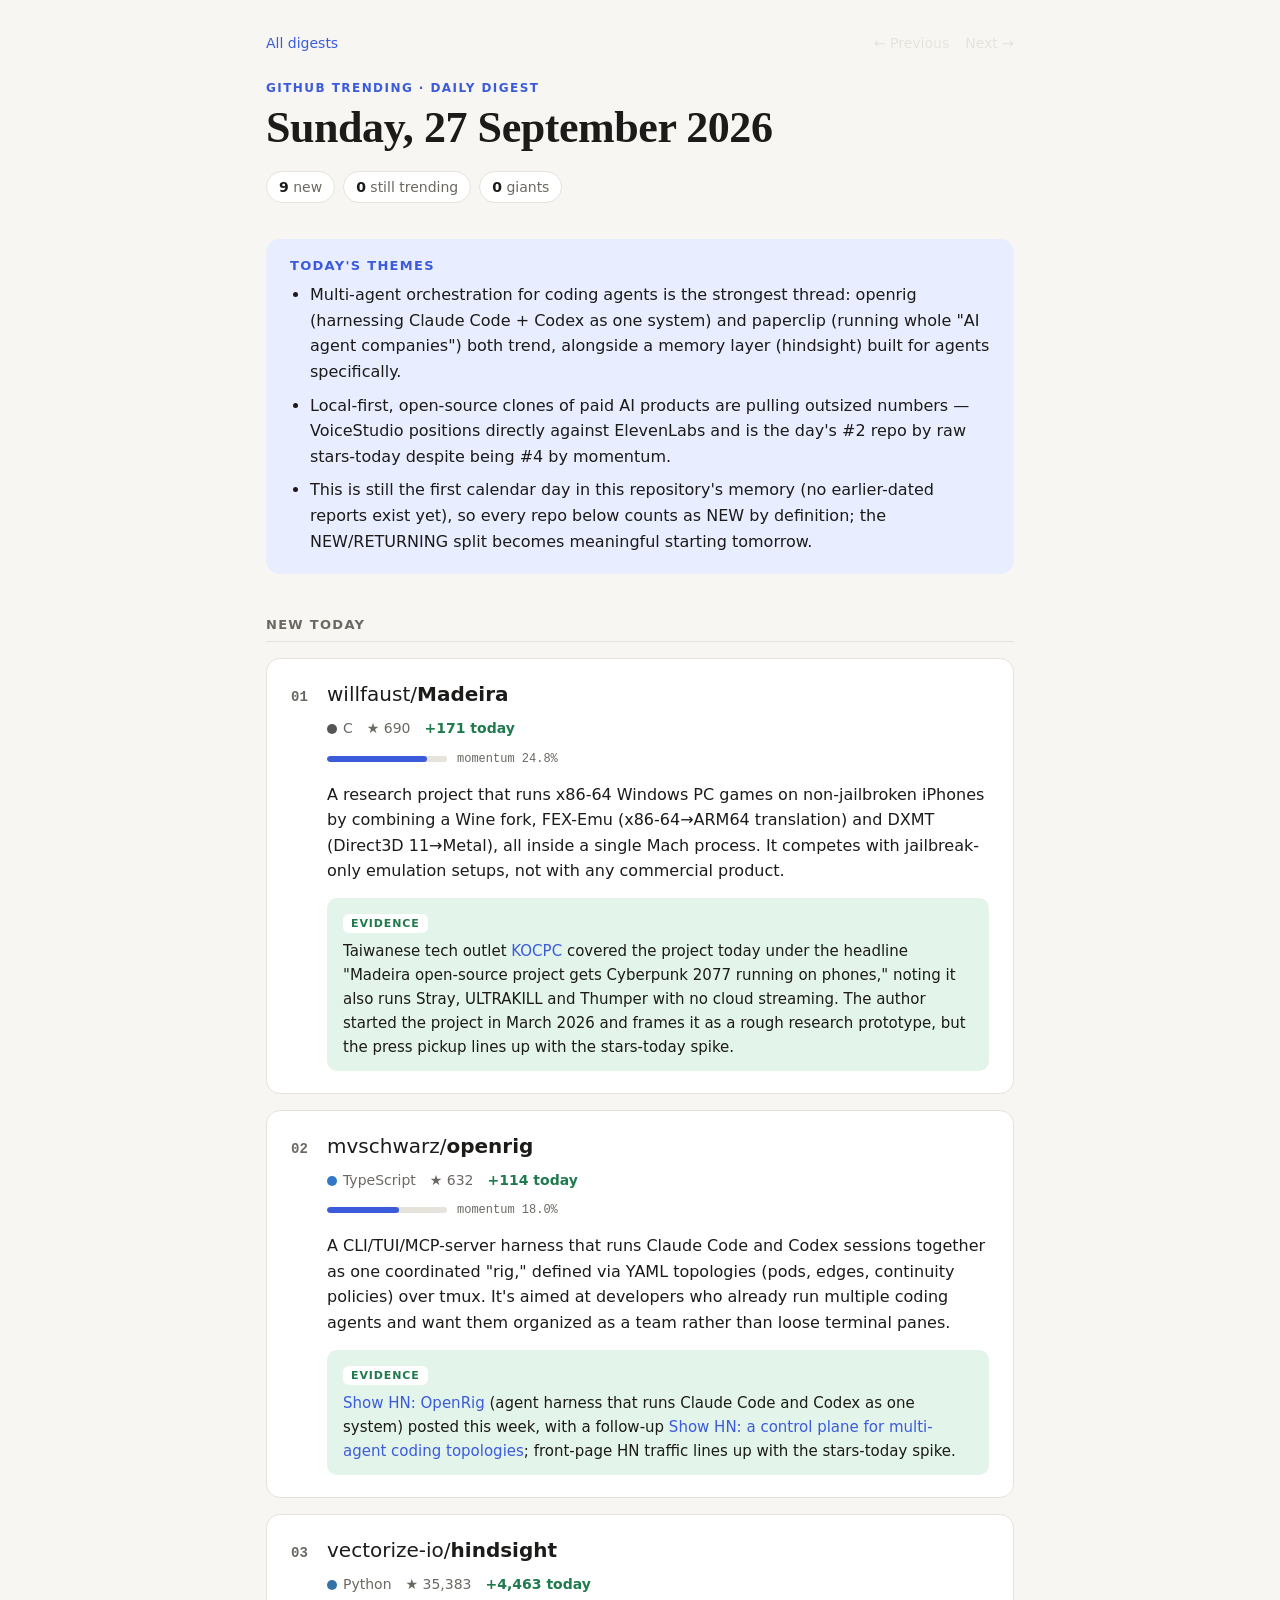
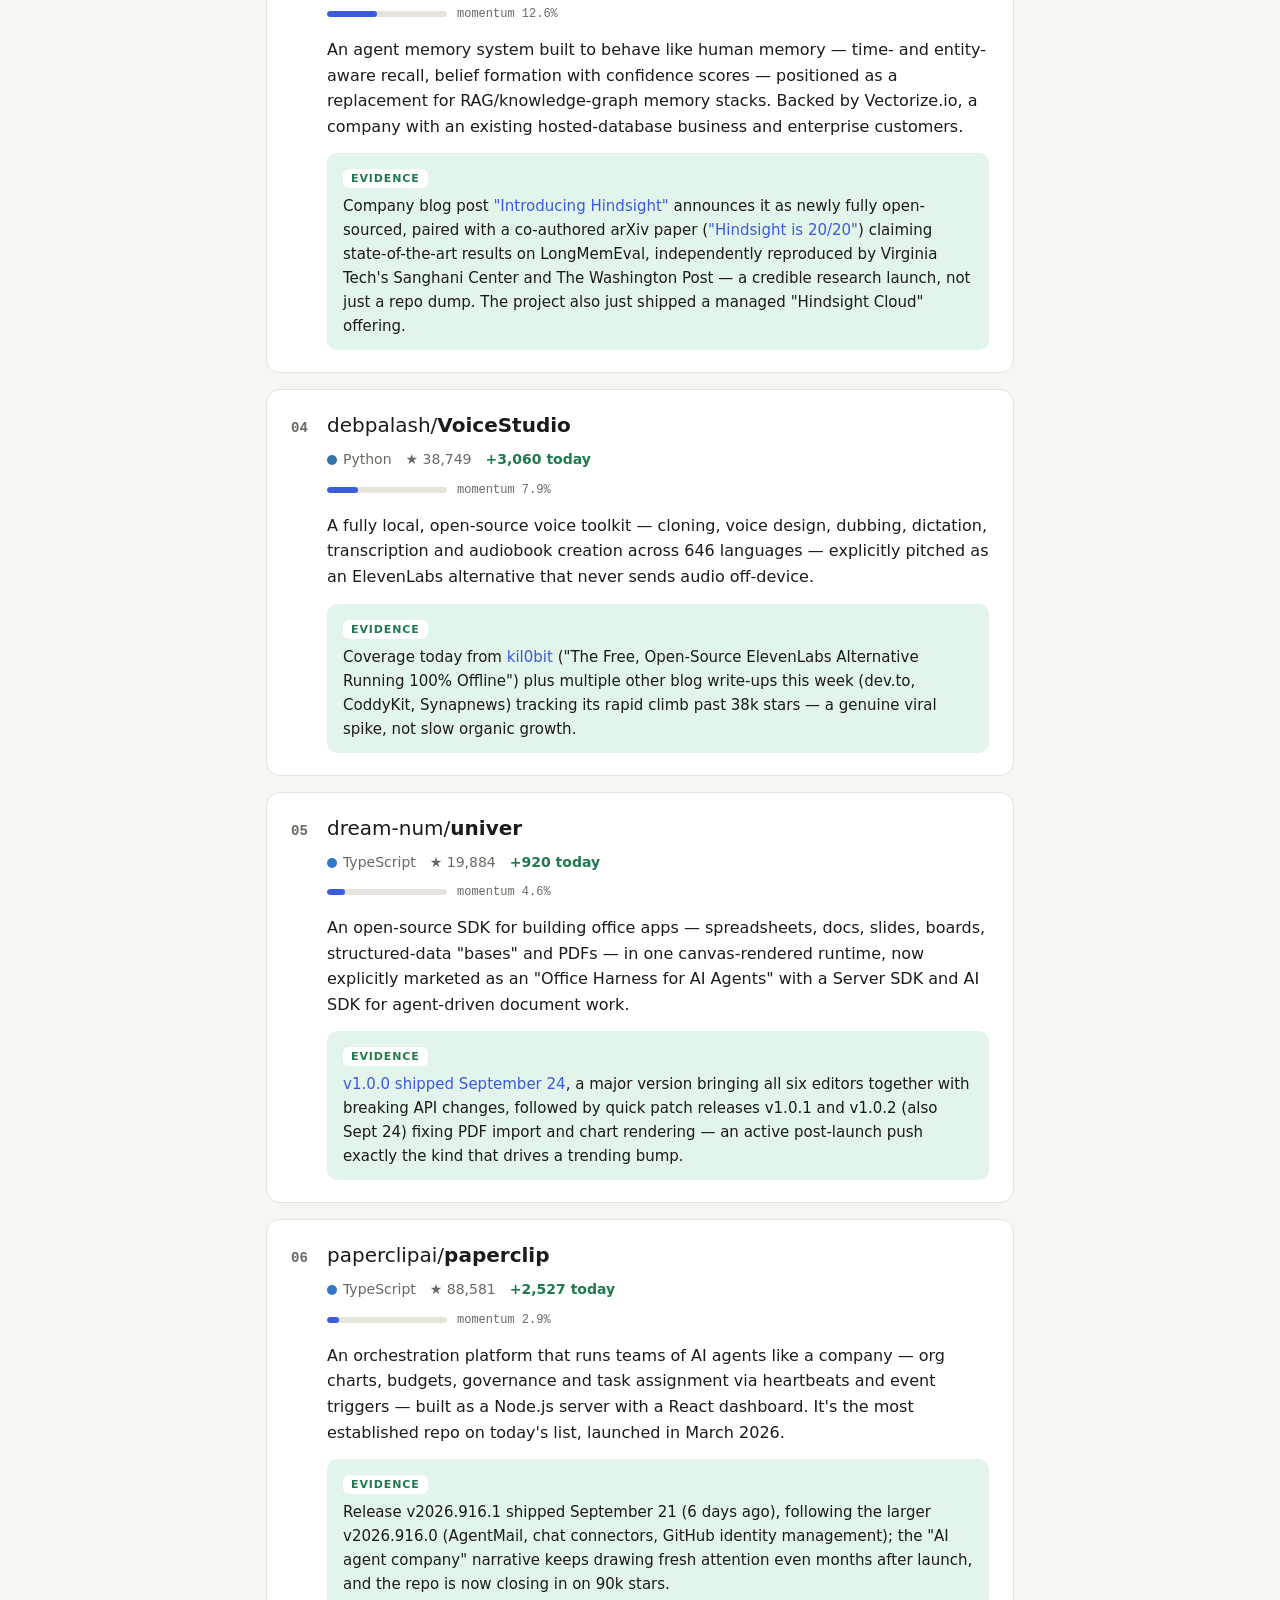
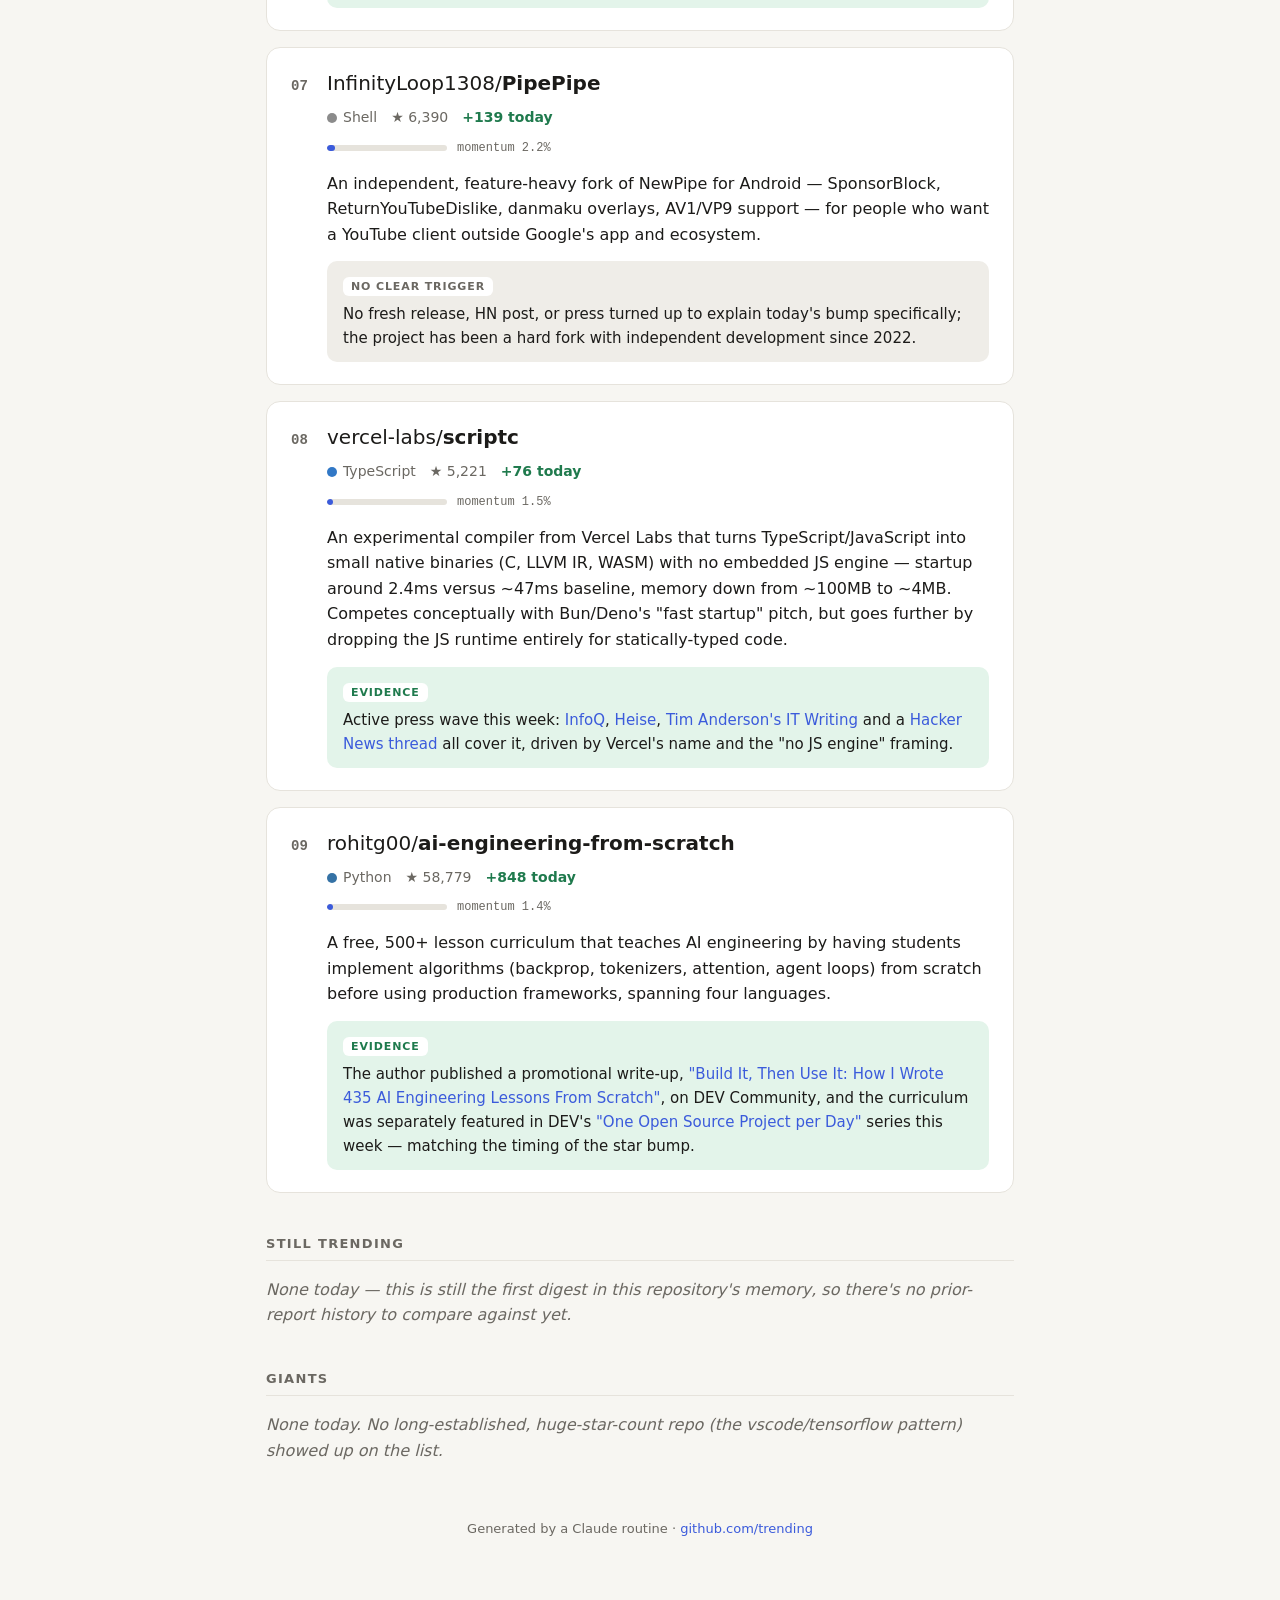
==== docs/2026-09-27.html @ cdfc6465 "Refresh 2026-09-27 digest and add HTML pages via GitHub Pages Re-runs today's research with updated " ====
<!doctype html>
<html lang="en">
<head>
<meta charset="utf-8">
<meta name="viewport" content="width=device-width,initial-scale=1">
<title>GitHub Trending · 2026-09-27</title>
<link rel="stylesheet" href="style.css">
</head>
<body>
<main class="wrap">
  <nav class="crumbs">
    <a href="index.html">All digests</a>
    <span class="pager"><span class="off">← Previous</span><span class="off">Next →</span></span>
  </nav>
  <p class="kicker">GitHub Trending · Daily digest</p>
  <h1>Sunday, 27 September 2026</h1>
  <ul class="stats"><li><b>9</b> new</li><li><b>0</b> still trending</li><li><b>0</b> giants</li></ul>
  <section class="themes">
    <h2>Today's themes</h2>
    <ul>
      <li>Multi-agent orchestration for coding agents is the strongest thread: openrig (harnessing Claude Code + Codex as one system) and paperclip (running whole "AI agent companies") both trend, alongside a memory layer (hindsight) built for agents specifically.</li>
      <li>Local-first, open-source clones of paid AI products are pulling outsized numbers &mdash; VoiceStudio positions directly against ElevenLabs and is the day's #2 repo by raw stars-today despite being #4 by momentum.</li>
      <li>This is still the first calendar day in this repository's memory (no earlier-dated reports exist yet), so every repo below counts as NEW by definition; the NEW/RETURNING split becomes meaningful starting tomorrow.</li>
    </ul>
  </section>
  <h2>New today</h2>
  <article class="repo">
    <div class="repo-head"><span class="rank">01</span><h3><a href="https://github.com/willfaust/Madeira">willfaust/<b>Madeira</b></a></h3></div>
    <div class="meta"><span class="lang"><i style="--c:#555555"></i>C</span><span>★ 690</span><span class="today">+171 today</span></div>
    <div class="momentum"><span class="track"><span class="fill" style="--m:83%"></span></span>momentum 24.8%</div>
    <p class="what">A research project that runs x86-64 Windows PC games on non-jailbroken iPhones by combining a Wine fork, FEX-Emu (x86-64&rarr;ARM64 translation) and DXMT (Direct3D 11&rarr;Metal), all inside a single Mach process. It competes with jailbreak-only emulation setups, not with any commercial product.</p>
    <div class="why evidence"><span class="tag">Evidence</span><p>Taiwanese tech outlet <a href="https://en.kocpc.com.tw/archives/25390">KOCPC</a> covered the project today under the headline "Madeira open-source project gets Cyberpunk 2077 running on phones," noting it also runs Stray, ULTRAKILL and Thumper with no cloud streaming. The author started the project in March 2026 and frames it as a rough research prototype, but the press pickup lines up with the stars-today spike.</p></div>
  </article>
  <article class="repo">
    <div class="repo-head"><span class="rank">02</span><h3><a href="https://github.com/mvschwarz/openrig">mvschwarz/<b>openrig</b></a></h3></div>
    <div class="meta"><span class="lang"><i style="--c:#3178c6"></i>TypeScript</span><span>★ 632</span><span class="today">+114 today</span></div>
    <div class="momentum"><span class="track"><span class="fill" style="--m:60%"></span></span>momentum 18.0%</div>
    <p class="what">A CLI/TUI/MCP-server harness that runs Claude Code and Codex sessions together as one coordinated "rig," defined via YAML topologies (pods, edges, continuity policies) over tmux. It's aimed at developers who already run multiple coding agents and want them organized as a team rather than loose terminal panes.</p>
    <div class="why evidence"><span class="tag">Evidence</span><p><a href="https://news.ycombinator.com/item?id=47772935">Show HN: OpenRig</a> (agent harness that runs Claude Code and Codex as one system) posted this week, with a follow-up <a href="https://news.ycombinator.com/item?id=48241066">Show HN: a control plane for multi-agent coding topologies</a>; front-page HN traffic lines up with the stars-today spike.</p></div>
  </article>
  <article class="repo">
    <div class="repo-head"><span class="rank">03</span><h3><a href="https://github.com/vectorize-io/hindsight">vectorize-io/<b>hindsight</b></a></h3></div>
    <div class="meta"><span class="lang"><i style="--c:#3572A5"></i>Python</span><span>★ 35,383</span><span class="today">+4,463 today</span></div>
    <div class="momentum"><span class="track"><span class="fill" style="--m:42%"></span></span>momentum 12.6%</div>
    <p class="what">An agent memory system built to behave like human memory &mdash; time- and entity-aware recall, belief formation with confidence scores &mdash; positioned as a replacement for RAG/knowledge-graph memory stacks. Backed by Vectorize.io, a company with an existing hosted-database business and enterprise customers.</p>
    <div class="why evidence"><span class="tag">Evidence</span><p>Company blog post <a href="https://vectorize.io/blog/introducing-hindsight-agent-memory-that-works-like-human-memory">"Introducing Hindsight"</a> announces it as newly fully open-sourced, paired with a co-authored arXiv paper (<a href="https://arxiv.org/abs/2512.12818">"Hindsight is 20/20"</a>) claiming state-of-the-art results on LongMemEval, independently reproduced by Virginia Tech's Sanghani Center and The Washington Post &mdash; a credible research launch, not just a repo dump. The project also just shipped a managed "Hindsight Cloud" offering.</p></div>
  </article>
  <article class="repo">
    <div class="repo-head"><span class="rank">04</span><h3><a href="https://github.com/debpalash/VoiceStudio">debpalash/<b>VoiceStudio</b></a></h3></div>
    <div class="meta"><span class="lang"><i style="--c:#3572A5"></i>Python</span><span>★ 38,749</span><span class="today">+3,060 today</span></div>
    <div class="momentum"><span class="track"><span class="fill" style="--m:26%"></span></span>momentum 7.9%</div>
    <p class="what">A fully local, open-source voice toolkit &mdash; cloning, voice design, dubbing, dictation, transcription and audiobook creation across 646 languages &mdash; explicitly pitched as an ElevenLabs alternative that never sends audio off-device.</p>
    <div class="why evidence"><span class="tag">Evidence</span><p>Coverage today from <a href="https://kil0bit.blogspot.com/2026/09/voicestudio-free-open-source-elevenlabs.html">kil0bit</a> ("The Free, Open-Source ElevenLabs Alternative Running 100% Offline") plus multiple other blog write-ups this week (dev.to, CoddyKit, Synapnews) tracking its rapid climb past 38k stars &mdash; a genuine viral spike, not slow organic growth.</p></div>
  </article>
  <article class="repo">
    <div class="repo-head"><span class="rank">05</span><h3><a href="https://github.com/dream-num/univer">dream-num/<b>univer</b></a></h3></div>
    <div class="meta"><span class="lang"><i style="--c:#3178c6"></i>TypeScript</span><span>★ 19,884</span><span class="today">+920 today</span></div>
    <div class="momentum"><span class="track"><span class="fill" style="--m:15%"></span></span>momentum 4.6%</div>
    <p class="what">An open-source SDK for building office apps &mdash; spreadsheets, docs, slides, boards, structured-data "bases" and PDFs &mdash; in one canvas-rendered runtime, now explicitly marketed as an "Office Harness for AI Agents" with a Server SDK and AI SDK for agent-driven document work.</p>
    <div class="why evidence"><span class="tag">Evidence</span><p><a href="https://github.com/dream-num/univer/releases/tag/v1.0.0">v1.0.0 shipped September 24</a>, a major version bringing all six editors together with breaking API changes, followed by quick patch releases v1.0.1 and v1.0.2 (also Sept 24) fixing PDF import and chart rendering &mdash; an active post-launch push exactly the kind that drives a trending bump.</p></div>
  </article>
  <article class="repo">
    <div class="repo-head"><span class="rank">06</span><h3><a href="https://github.com/paperclipai/paperclip">paperclipai/<b>paperclip</b></a></h3></div>
    <div class="meta"><span class="lang"><i style="--c:#3178c6"></i>TypeScript</span><span>★ 88,581</span><span class="today">+2,527 today</span></div>
    <div class="momentum"><span class="track"><span class="fill" style="--m:10%"></span></span>momentum 2.9%</div>
    <p class="what">An orchestration platform that runs teams of AI agents like a company &mdash; org charts, budgets, governance and task assignment via heartbeats and event triggers &mdash; built as a Node.js server with a React dashboard. It's the most established repo on today's list, launched in March 2026.</p>
    <div class="why evidence"><span class="tag">Evidence</span><p>Release v2026.916.1 shipped September 21 (6 days ago), following the larger v2026.916.0 (AgentMail, chat connectors, GitHub identity management); the "AI agent company" narrative keeps drawing fresh attention even months after launch, and the repo is now closing in on 90k stars.</p></div>
  </article>
  <article class="repo">
    <div class="repo-head"><span class="rank">07</span><h3><a href="https://github.com/InfinityLoop1308/PipePipe">InfinityLoop1308/<b>PipePipe</b></a></h3></div>
    <div class="meta"><span class="lang"><i style="--c:#8b8b8b"></i>Shell</span><span>★ 6,390</span><span class="today">+139 today</span></div>
    <div class="momentum"><span class="track"><span class="fill" style="--m:7%"></span></span>momentum 2.2%</div>
    <p class="what">An independent, feature-heavy fork of NewPipe for Android &mdash; SponsorBlock, ReturnYouTubeDislike, danmaku overlays, AV1/VP9 support &mdash; for people who want a YouTube client outside Google's app and ecosystem.</p>
    <div class="why"><span class="tag">No clear trigger</span><p>No fresh release, HN post, or press turned up to explain today's bump specifically; the project has been a hard fork with independent development since 2022.</p></div>
  </article>
  <article class="repo">
    <div class="repo-head"><span class="rank">08</span><h3><a href="https://github.com/vercel-labs/scriptc">vercel-labs/<b>scriptc</b></a></h3></div>
    <div class="meta"><span class="lang"><i style="--c:#3178c6"></i>TypeScript</span><span>★ 5,221</span><span class="today">+76 today</span></div>
    <div class="momentum"><span class="track"><span class="fill" style="--m:5%"></span></span>momentum 1.5%</div>
    <p class="what">An experimental compiler from Vercel Labs that turns TypeScript/JavaScript into small native binaries (C, LLVM IR, WASM) with no embedded JS engine &mdash; startup around 2.4ms versus ~47ms baseline, memory down from ~100MB to ~4MB. Competes conceptually with Bun/Deno's "fast startup" pitch, but goes further by dropping the JS runtime entirely for statically-typed code.</p>
    <div class="why evidence"><span class="tag">Evidence</span><p>Active press wave this week: <a href="https://www.infoq.com/news/2026/09/vercel-scriptc-node/">InfoQ</a>, <a href="https://www.heise.de/en/news/Vercel-s-scriptc-runs-TypeScript-natively-11388382.html">Heise</a>, <a href="https://www.itwriting.com/blog/12467-vercels-scriptc-is-a-typescript-to-native-compiler-how-did-we-get-here.html">Tim Anderson's IT Writing</a> and a <a href="https://news.ycombinator.com/item?id=49063175">Hacker News thread</a> all cover it, driven by Vercel's name and the "no JS engine" framing.</p></div>
  </article>
  <article class="repo">
    <div class="repo-head"><span class="rank">09</span><h3><a href="https://github.com/rohitg00/ai-engineering-from-scratch">rohitg00/<b>ai-engineering-from-scratch</b></a></h3></div>
    <div class="meta"><span class="lang"><i style="--c:#3572A5"></i>Python</span><span>★ 58,779</span><span class="today">+848 today</span></div>
    <div class="momentum"><span class="track"><span class="fill" style="--m:5%"></span></span>momentum 1.4%</div>
    <p class="what">A free, 500+ lesson curriculum that teaches AI engineering by having students implement algorithms (backprop, tokenizers, attention, agent loops) from scratch before using production frameworks, spanning four languages.</p>
    <div class="why evidence"><span class="tag">Evidence</span><p>The author published a promotional write-up, <a href="https://dev.to/rohitg00/build-it-then-use-it-how-i-wrote-435-ai-engineering-lessons-from-scratch-5d2d">"Build It, Then Use It: How I Wrote 435 AI Engineering Lessons From Scratch"</a>, on DEV Community, and the curriculum was separately featured in DEV's <a href="https://dev.to/wonderlab/one-open-source-project-per-day-73-ai-engineering-from-scratch-build-ai-full-stack-skills-from-355h">"One Open Source Project per Day"</a> series this week &mdash; matching the timing of the star bump.</p></div>
  </article>
  <h2>Still trending</h2>
  <p class="empty">None today &mdash; this is still the first digest in this repository's memory, so there's no prior-report history to compare against yet.</p>
  <h2>Giants</h2>
  <p class="empty">None today. No long-established, huge-star-count repo (the vscode/tensorflow pattern) showed up on the list.</p>
  <footer>Generated by a Claude routine · <a href="https://github.com/trending">github.com/trending</a></footer>
</main>
</body>
</html>
---- docs/style.css ----
:root{
  --bg:#f7f6f2;--surface:#fff;--ink:#1c1b19;--muted:#6b6862;--line:#e6e3dc;
  --accent:#3b5bdb;--accent-soft:#e8edff;
  --evidence:#1f7a4d;--evidence-soft:#e3f4ea;
  --guess:#a15c00;--guess-soft:#fdf0dc;
  --none:#6b6862;--none-soft:#efede8;
  --bar:#3b5bdb;
  --serif:"Iowan Old Style","Palatino Linotype",Palatino,Georgia,serif;
  --sans:system-ui,-apple-system,"Segoe UI",Roboto,"Helvetica Neue",Arial,sans-serif;
  --mono:ui-monospace,"SF Mono","Cascadia Code",Consolas,monospace;
}
@media (prefers-color-scheme:dark){
  :root{
    --bg:#131312;--surface:#1c1c1a;--ink:#ecebe7;--muted:#9c9890;--line:#2e2d2a;
    --accent:#8ea4ff;--accent-soft:#232a45;
    --evidence:#6fd49f;--evidence-soft:#17301f;
    --guess:#f0b567;--guess-soft:#352711;
    --none:#9c9890;--none-soft:#262523;
    --bar:#8ea4ff;
  }
}
*{box-sizing:border-box}
html{-webkit-text-size-adjust:100%}
body{margin:0;background:var(--bg);color:var(--ink);font:16px/1.6 var(--sans)}
a{color:var(--accent);text-decoration:none}
a:hover{text-decoration:underline}
.wrap{max-width:780px;margin:0 auto;padding:32px 16px 64px}

/* masthead */
.crumbs{display:flex;justify-content:space-between;gap:12px;font-size:14px;color:var(--muted);margin-bottom:28px}
.crumbs .pager{display:flex;gap:16px}
.crumbs .off{color:var(--line);pointer-events:none}
.kicker{font:600 12px/1 var(--sans);letter-spacing:.12em;text-transform:uppercase;color:var(--accent);margin:0 0 10px}
h1{font:600 clamp(30px,6vw,44px)/1.1 var(--serif);margin:0 0 18px;letter-spacing:-.01em}
.stats{display:flex;flex-wrap:wrap;gap:8px;list-style:none;padding:0;margin:0 0 36px}
.stats li{background:var(--surface);border:1px solid var(--line);border-radius:999px;padding:4px 12px;font-size:14px;color:var(--muted)}
.stats b{color:var(--ink);font-variant-numeric:tabular-nums}

/* sections */
h2{font:600 13px/1 var(--sans);letter-spacing:.1em;text-transform:uppercase;color:var(--muted);margin:44px 0 16px;padding-bottom:10px;border-bottom:1px solid var(--line)}
.themes{background:var(--accent-soft);border-radius:14px;padding:20px 24px}
.themes h2{margin:0 0 10px;border:0;padding:0;color:var(--accent)}
.themes ul{margin:0;padding-left:20px}
.themes li+li{margin-top:8px}

/* repo card */
.repo{background:var(--surface);border:1px solid var(--line);border-radius:14px;padding:22px 24px;margin-bottom:16px}
.repo-head{display:flex;align-items:baseline;gap:14px}
.rank{font:600 14px/1 var(--mono);color:var(--muted);min-width:22px}
.repo h3{font:400 20px/1.3 var(--sans);margin:0;word-break:break-word}
.repo h3 a{color:var(--ink)}
.repo h3 b{font-weight:700}
.meta{display:flex;flex-wrap:wrap;gap:6px 14px;margin:10px 0 0 36px;font-size:14px;color:var(--muted)}
.lang i{display:inline-block;width:10px;height:10px;border-radius:50%;background:var(--c,#999);margin-right:6px;vertical-align:-1px}
.today{color:var(--evidence);font-weight:600}
.momentum{display:flex;align-items:center;gap:10px;margin:12px 0 0 36px;font:12px var(--mono);color:var(--muted)}
.momentum .track{flex:0 0 120px;height:6px;border-radius:3px;background:var(--line);overflow:hidden}
.momentum .fill{display:block;height:100%;width:var(--m);background:var(--bar);border-radius:3px}
.what{margin:16px 0 0 36px}
.why{margin:14px 0 0 36px;padding:12px 16px;border-radius:10px;background:var(--none-soft);font-size:15px}
.why p{margin:0}
.why .tag{display:inline-block;font:700 11px/1 var(--sans);letter-spacing:.08em;text-transform:uppercase;padding:4px 8px;border-radius:6px;margin-bottom:6px;color:var(--none);background:var(--surface)}
.why.evidence{background:var(--evidence-soft)}
.why.evidence .tag{color:var(--evidence)}
.why.guess{background:var(--guess-soft)}
.why.guess .tag{color:var(--guess)}

/* compact lists */
.compact{list-style:none;padding:0;margin:0;background:var(--surface);border:1px solid var(--line);border-radius:14px}
.compact li{display:flex;justify-content:space-between;gap:12px;padding:12px 20px;font-size:15px}
.compact li+li{border-top:1px solid var(--line)}
.compact span{color:var(--muted);white-space:nowrap}
.empty{color:var(--muted);font-style:italic;margin:0}

/* index page */
.latest{display:block;background:var(--surface);border:1px solid var(--line);border-radius:14px;padding:22px 24px;color:var(--ink)}
.latest:hover{text-decoration:none;border-color:var(--accent)}
.latest .date{font:600 24px/1.2 var(--serif)}
.latest p{margin:8px 0 0;color:var(--muted)}
footer{margin-top:56px;font-size:13px;color:var(--muted);text-align:center}

@media (max-width:560px){
  .wrap{padding-top:20px}
  .repo{padding:18px}
  .meta,.momentum,.what,.why{margin-left:0}
  .compact li{flex-direction:column;gap:2px}
}
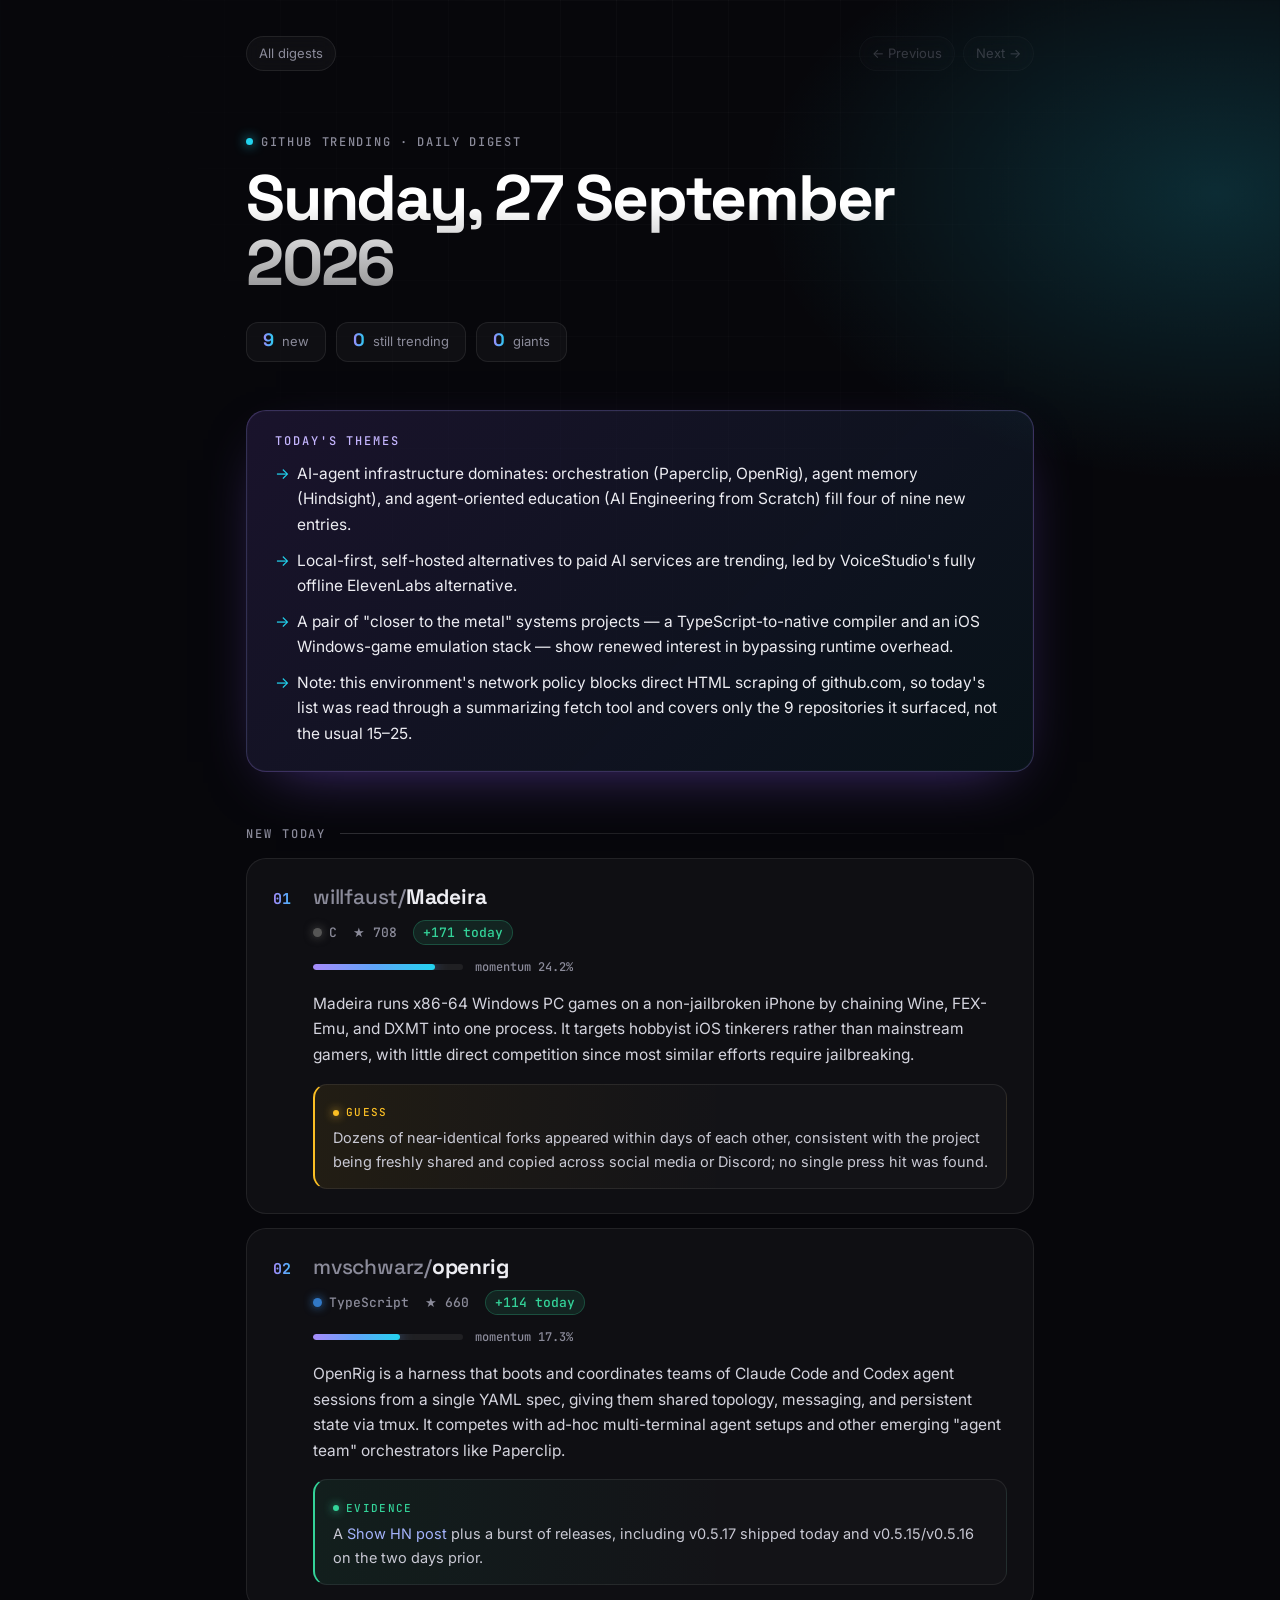
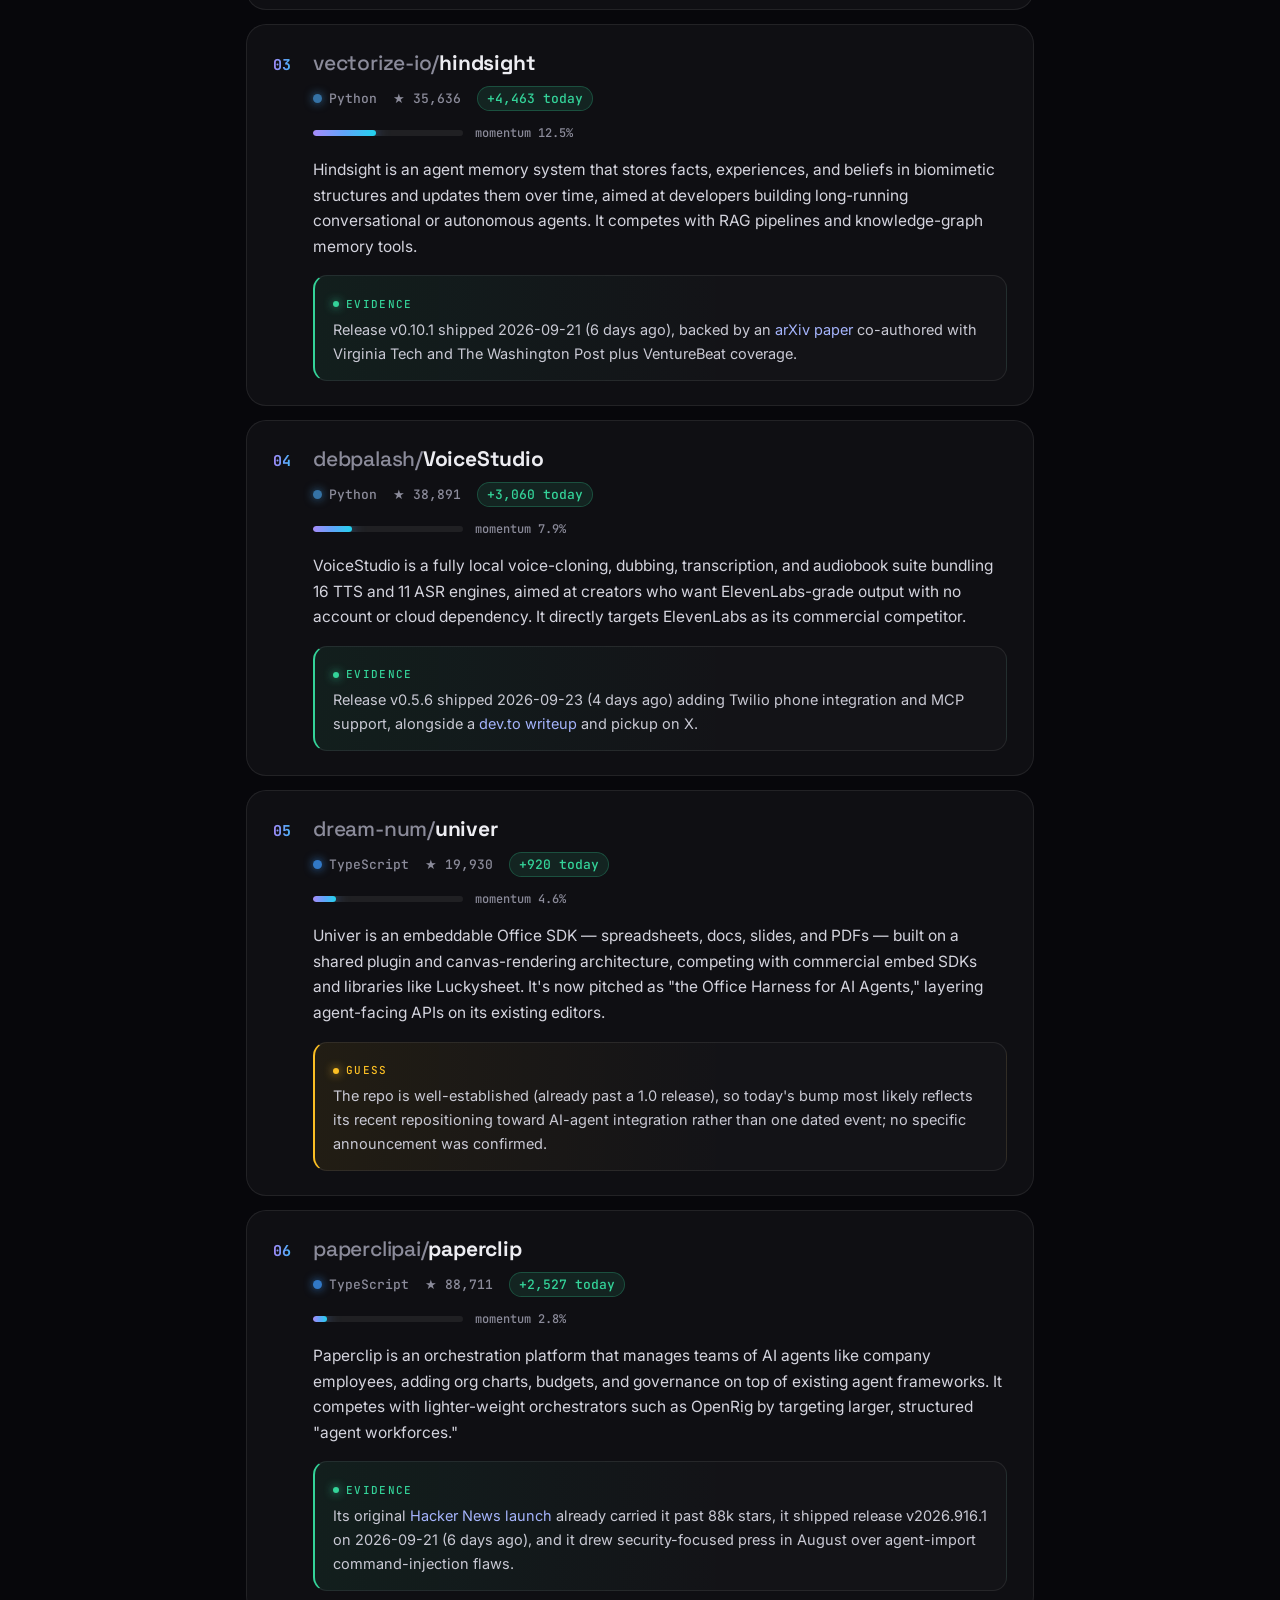
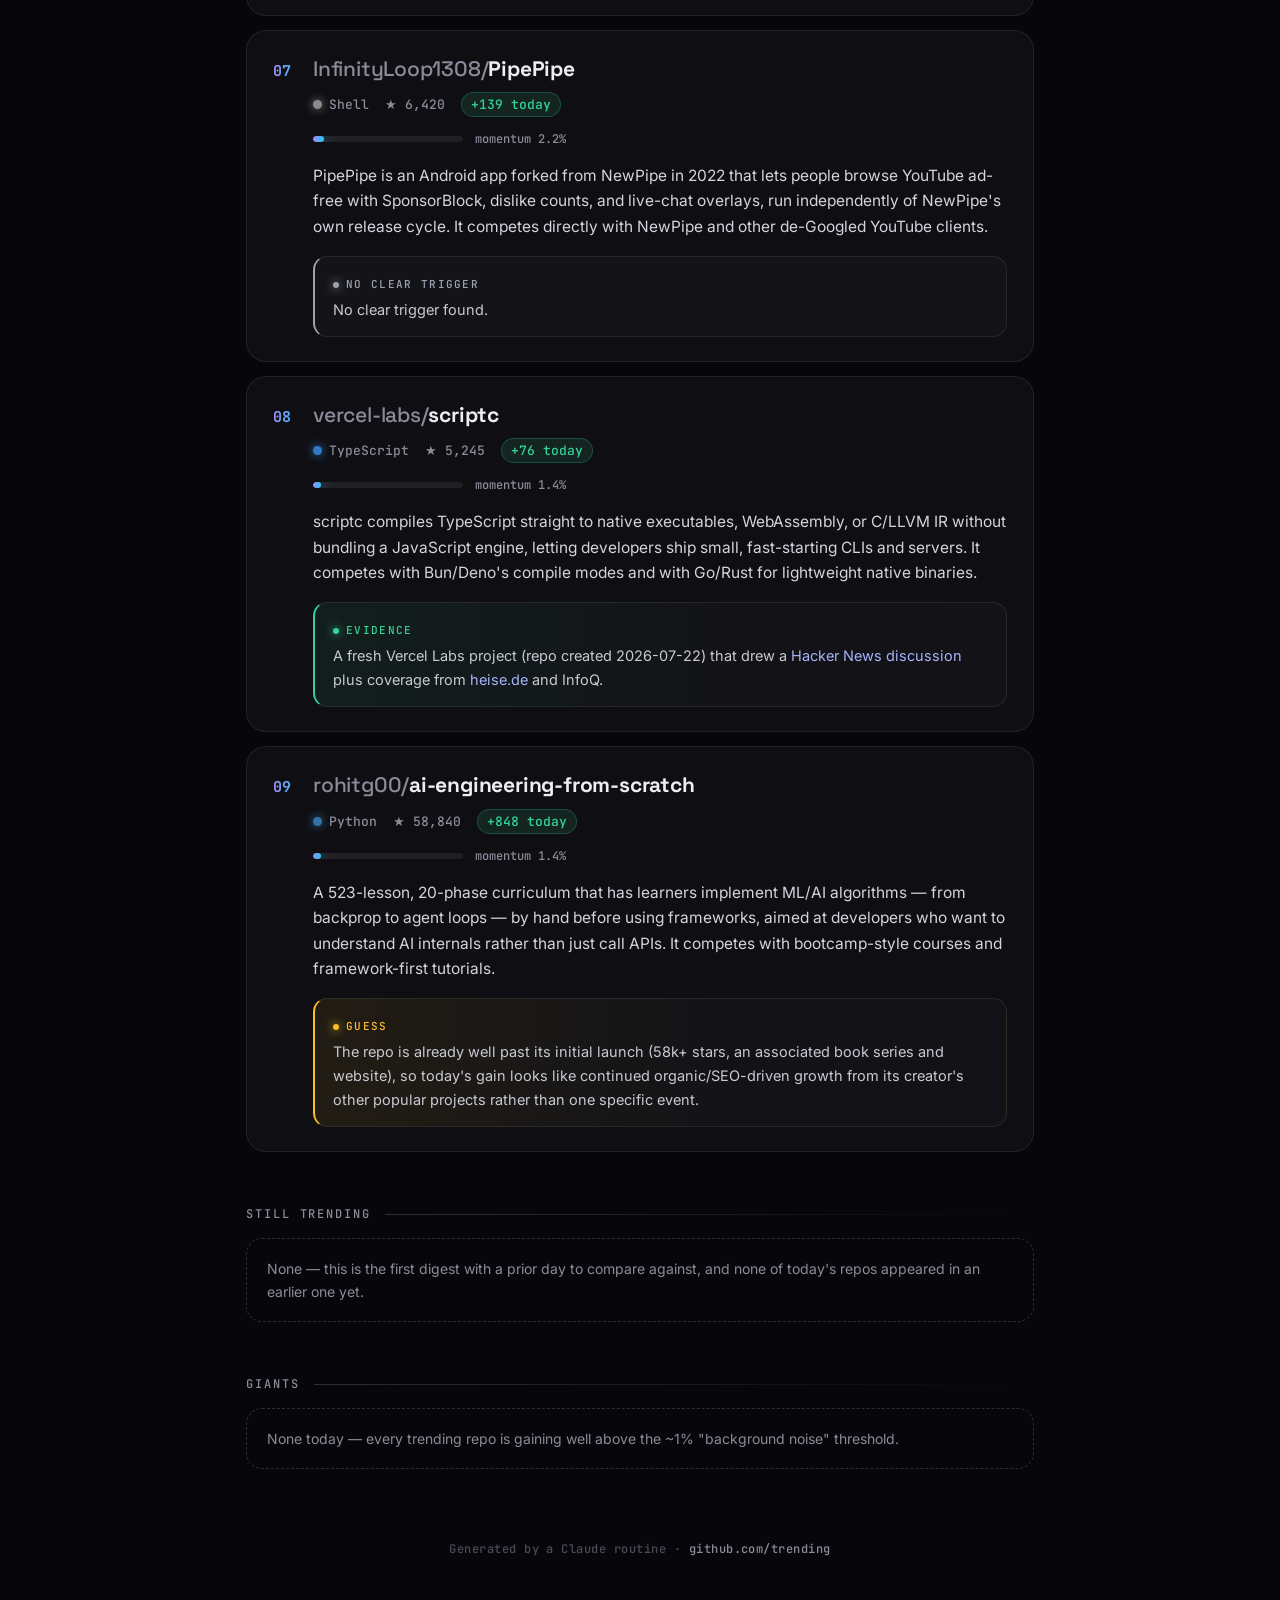
==== commit 7c8bf3fd: "Redo 2026-09-27 digest with fresh research and correct style.css Same-day re-run: re-fetched trendin" ====
--- a/docs/2026-09-27.html
+++ b/docs/2026-09-27.html
@@ -18,79 +18,80 @@
   <section class="themes">
     <h2>Today's themes</h2>
     <ul>
-      <li>Multi-agent orchestration for coding agents is the strongest thread: openrig (harnessing Claude Code + Codex as one system) and paperclip (running whole "AI agent companies") both trend, alongside a memory layer (hindsight) built for agents specifically.</li>
-      <li>Local-first, open-source clones of paid AI products are pulling outsized numbers &mdash; VoiceStudio positions directly against ElevenLabs and is the day's #2 repo by raw stars-today despite being #4 by momentum.</li>
-      <li>This is still the first calendar day in this repository's memory (no earlier-dated reports exist yet), so every repo below counts as NEW by definition; the NEW/RETURNING split becomes meaningful starting tomorrow.</li>
+      <li>AI-agent infrastructure dominates: orchestration (Paperclip, OpenRig), agent memory (Hindsight), and agent-oriented education (AI Engineering from Scratch) fill four of nine new entries.</li>
+      <li>Local-first, self-hosted alternatives to paid AI services are trending, led by VoiceStudio's fully offline ElevenLabs alternative.</li>
+      <li>A pair of "closer to the metal" systems projects &mdash; a TypeScript-to-native compiler and an iOS Windows-game emulation stack &mdash; show renewed interest in bypassing runtime overhead.</li>
+      <li>Note: this environment's network policy blocks direct HTML scraping of github.com, so today's list was read through a summarizing fetch tool and covers only the 9 repositories it surfaced, not the usual 15&ndash;25.</li>
     </ul>
   </section>
   <h2>New today</h2>
   <article class="repo">
     <div class="repo-head"><span class="rank">01</span><h3><a href="https://github.com/willfaust/Madeira">willfaust/<b>Madeira</b></a></h3></div>
-    <div class="meta"><span class="lang"><i style="--c:#555555"></i>C</span><span>★ 690</span><span class="today">+171 today</span></div>
-    <div class="momentum"><span class="track"><span class="fill" style="--m:83%"></span></span>momentum 24.8%</div>
-    <p class="what">A research project that runs x86-64 Windows PC games on non-jailbroken iPhones by combining a Wine fork, FEX-Emu (x86-64&rarr;ARM64 translation) and DXMT (Direct3D 11&rarr;Metal), all inside a single Mach process. It competes with jailbreak-only emulation setups, not with any commercial product.</p>
-    <div class="why evidence"><span class="tag">Evidence</span><p>Taiwanese tech outlet <a href="https://en.kocpc.com.tw/archives/25390">KOCPC</a> covered the project today under the headline "Madeira open-source project gets Cyberpunk 2077 running on phones," noting it also runs Stray, ULTRAKILL and Thumper with no cloud streaming. The author started the project in March 2026 and frames it as a rough research prototype, but the press pickup lines up with the stars-today spike.</p></div>
+    <div class="meta"><span class="lang"><i style="--c:#555555"></i>C</span><span>★ 708</span><span class="today">+171 today</span></div>
+    <div class="momentum"><span class="track"><span class="fill" style="--m:81%"></span></span>momentum 24.2%</div>
+    <p class="what">Madeira runs x86-64 Windows PC games on a non-jailbroken iPhone by chaining Wine, FEX-Emu, and DXMT into one process. It targets hobbyist iOS tinkerers rather than mainstream gamers, with little direct competition since most similar efforts require jailbreaking.</p>
+    <div class="why guess"><span class="tag">Guess</span><p>Dozens of near-identical forks appeared within days of each other, consistent with the project being freshly shared and copied across social media or Discord; no single press hit was found.</p></div>
   </article>
   <article class="repo">
     <div class="repo-head"><span class="rank">02</span><h3><a href="https://github.com/mvschwarz/openrig">mvschwarz/<b>openrig</b></a></h3></div>
-    <div class="meta"><span class="lang"><i style="--c:#3178c6"></i>TypeScript</span><span>★ 632</span><span class="today">+114 today</span></div>
-    <div class="momentum"><span class="track"><span class="fill" style="--m:60%"></span></span>momentum 18.0%</div>
-    <p class="what">A CLI/TUI/MCP-server harness that runs Claude Code and Codex sessions together as one coordinated "rig," defined via YAML topologies (pods, edges, continuity policies) over tmux. It's aimed at developers who already run multiple coding agents and want them organized as a team rather than loose terminal panes.</p>
-    <div class="why evidence"><span class="tag">Evidence</span><p><a href="https://news.ycombinator.com/item?id=47772935">Show HN: OpenRig</a> (agent harness that runs Claude Code and Codex as one system) posted this week, with a follow-up <a href="https://news.ycombinator.com/item?id=48241066">Show HN: a control plane for multi-agent coding topologies</a>; front-page HN traffic lines up with the stars-today spike.</p></div>
+    <div class="meta"><span class="lang"><i style="--c:#3178c6"></i>TypeScript</span><span>★ 660</span><span class="today">+114 today</span></div>
+    <div class="momentum"><span class="track"><span class="fill" style="--m:58%"></span></span>momentum 17.3%</div>
+    <p class="what">OpenRig is a harness that boots and coordinates teams of Claude Code and Codex agent sessions from a single YAML spec, giving them shared topology, messaging, and persistent state via tmux. It competes with ad-hoc multi-terminal agent setups and other emerging "agent team" orchestrators like Paperclip.</p>
+    <div class="why evidence"><span class="tag">Evidence</span><p>A <a href="https://news.ycombinator.com/item?id=47772935">Show HN post</a> plus a burst of releases, including v0.5.17 shipped today and v0.5.15/v0.5.16 on the two days prior.</p></div>
   </article>
   <article class="repo">
     <div class="repo-head"><span class="rank">03</span><h3><a href="https://github.com/vectorize-io/hindsight">vectorize-io/<b>hindsight</b></a></h3></div>
-    <div class="meta"><span class="lang"><i style="--c:#3572A5"></i>Python</span><span>★ 35,383</span><span class="today">+4,463 today</span></div>
-    <div class="momentum"><span class="track"><span class="fill" style="--m:42%"></span></span>momentum 12.6%</div>
-    <p class="what">An agent memory system built to behave like human memory &mdash; time- and entity-aware recall, belief formation with confidence scores &mdash; positioned as a replacement for RAG/knowledge-graph memory stacks. Backed by Vectorize.io, a company with an existing hosted-database business and enterprise customers.</p>
-    <div class="why evidence"><span class="tag">Evidence</span><p>Company blog post <a href="https://vectorize.io/blog/introducing-hindsight-agent-memory-that-works-like-human-memory">"Introducing Hindsight"</a> announces it as newly fully open-sourced, paired with a co-authored arXiv paper (<a href="https://arxiv.org/abs/2512.12818">"Hindsight is 20/20"</a>) claiming state-of-the-art results on LongMemEval, independently reproduced by Virginia Tech's Sanghani Center and The Washington Post &mdash; a credible research launch, not just a repo dump. The project also just shipped a managed "Hindsight Cloud" offering.</p></div>
+    <div class="meta"><span class="lang"><i style="--c:#3572A5"></i>Python</span><span>★ 35,636</span><span class="today">+4,463 today</span></div>
+    <div class="momentum"><span class="track"><span class="fill" style="--m:42%"></span></span>momentum 12.5%</div>
+    <p class="what">Hindsight is an agent memory system that stores facts, experiences, and beliefs in biomimetic structures and updates them over time, aimed at developers building long-running conversational or autonomous agents. It competes with RAG pipelines and knowledge-graph memory tools.</p>
+    <div class="why evidence"><span class="tag">Evidence</span><p>Release v0.10.1 shipped 2026-09-21 (6 days ago), backed by an <a href="https://arxiv.org/pdf/2512.12818">arXiv paper</a> co-authored with Virginia Tech and The Washington Post plus VentureBeat coverage.</p></div>
   </article>
   <article class="repo">
     <div class="repo-head"><span class="rank">04</span><h3><a href="https://github.com/debpalash/VoiceStudio">debpalash/<b>VoiceStudio</b></a></h3></div>
-    <div class="meta"><span class="lang"><i style="--c:#3572A5"></i>Python</span><span>★ 38,749</span><span class="today">+3,060 today</span></div>
+    <div class="meta"><span class="lang"><i style="--c:#3572A5"></i>Python</span><span>★ 38,891</span><span class="today">+3,060 today</span></div>
     <div class="momentum"><span class="track"><span class="fill" style="--m:26%"></span></span>momentum 7.9%</div>
-    <p class="what">A fully local, open-source voice toolkit &mdash; cloning, voice design, dubbing, dictation, transcription and audiobook creation across 646 languages &mdash; explicitly pitched as an ElevenLabs alternative that never sends audio off-device.</p>
-    <div class="why evidence"><span class="tag">Evidence</span><p>Coverage today from <a href="https://kil0bit.blogspot.com/2026/09/voicestudio-free-open-source-elevenlabs.html">kil0bit</a> ("The Free, Open-Source ElevenLabs Alternative Running 100% Offline") plus multiple other blog write-ups this week (dev.to, CoddyKit, Synapnews) tracking its rapid climb past 38k stars &mdash; a genuine viral spike, not slow organic growth.</p></div>
+    <p class="what">VoiceStudio is a fully local voice-cloning, dubbing, transcription, and audiobook suite bundling 16 TTS and 11 ASR engines, aimed at creators who want ElevenLabs-grade output with no account or cloud dependency. It directly targets ElevenLabs as its commercial competitor.</p>
+    <div class="why evidence"><span class="tag">Evidence</span><p>Release v0.5.6 shipped 2026-09-23 (4 days ago) adding Twilio phone integration and MCP support, alongside a <a href="https://dev.to/terminalchai/voicestudio-a-100-local-open-source-alternative-to-elevenlabs-4bd">dev.to writeup</a> and pickup on X.</p></div>
   </article>
   <article class="repo">
     <div class="repo-head"><span class="rank">05</span><h3><a href="https://github.com/dream-num/univer">dream-num/<b>univer</b></a></h3></div>
-    <div class="meta"><span class="lang"><i style="--c:#3178c6"></i>TypeScript</span><span>★ 19,884</span><span class="today">+920 today</span></div>
+    <div class="meta"><span class="lang"><i style="--c:#3178c6"></i>TypeScript</span><span>★ 19,930</span><span class="today">+920 today</span></div>
     <div class="momentum"><span class="track"><span class="fill" style="--m:15%"></span></span>momentum 4.6%</div>
-    <p class="what">An open-source SDK for building office apps &mdash; spreadsheets, docs, slides, boards, structured-data "bases" and PDFs &mdash; in one canvas-rendered runtime, now explicitly marketed as an "Office Harness for AI Agents" with a Server SDK and AI SDK for agent-driven document work.</p>
-    <div class="why evidence"><span class="tag">Evidence</span><p><a href="https://github.com/dream-num/univer/releases/tag/v1.0.0">v1.0.0 shipped September 24</a>, a major version bringing all six editors together with breaking API changes, followed by quick patch releases v1.0.1 and v1.0.2 (also Sept 24) fixing PDF import and chart rendering &mdash; an active post-launch push exactly the kind that drives a trending bump.</p></div>
+    <p class="what">Univer is an embeddable Office SDK &mdash; spreadsheets, docs, slides, and PDFs &mdash; built on a shared plugin and canvas-rendering architecture, competing with commercial embed SDKs and libraries like Luckysheet. It's now pitched as "the Office Harness for AI Agents," layering agent-facing APIs on its existing editors.</p>
+    <div class="why guess"><span class="tag">Guess</span><p>The repo is well-established (already past a 1.0 release), so today's bump most likely reflects its recent repositioning toward AI-agent integration rather than one dated event; no specific announcement was confirmed.</p></div>
   </article>
   <article class="repo">
     <div class="repo-head"><span class="rank">06</span><h3><a href="https://github.com/paperclipai/paperclip">paperclipai/<b>paperclip</b></a></h3></div>
-    <div class="meta"><span class="lang"><i style="--c:#3178c6"></i>TypeScript</span><span>★ 88,581</span><span class="today">+2,527 today</span></div>
-    <div class="momentum"><span class="track"><span class="fill" style="--m:10%"></span></span>momentum 2.9%</div>
-    <p class="what">An orchestration platform that runs teams of AI agents like a company &mdash; org charts, budgets, governance and task assignment via heartbeats and event triggers &mdash; built as a Node.js server with a React dashboard. It's the most established repo on today's list, launched in March 2026.</p>
-    <div class="why evidence"><span class="tag">Evidence</span><p>Release v2026.916.1 shipped September 21 (6 days ago), following the larger v2026.916.0 (AgentMail, chat connectors, GitHub identity management); the "AI agent company" narrative keeps drawing fresh attention even months after launch, and the repo is now closing in on 90k stars.</p></div>
+    <div class="meta"><span class="lang"><i style="--c:#3178c6"></i>TypeScript</span><span>★ 88,711</span><span class="today">+2,527 today</span></div>
+    <div class="momentum"><span class="track"><span class="fill" style="--m:9%"></span></span>momentum 2.8%</div>
+    <p class="what">Paperclip is an orchestration platform that manages teams of AI agents like company employees, adding org charts, budgets, and governance on top of existing agent frameworks. It competes with lighter-weight orchestrators such as OpenRig by targeting larger, structured "agent workforces."</p>
+    <div class="why evidence"><span class="tag">Evidence</span><p>Its original <a href="https://www.indiehackers.com/post/building-paperclip-the-ai-agent-orchestration-platform-that-almost-didnt-happen-174e511161">Hacker News launch</a> already carried it past 88k stars, it shipped release v2026.916.1 on 2026-09-21 (6 days ago), and it drew security-focused press in August over agent-import command-injection flaws.</p></div>
   </article>
   <article class="repo">
     <div class="repo-head"><span class="rank">07</span><h3><a href="https://github.com/InfinityLoop1308/PipePipe">InfinityLoop1308/<b>PipePipe</b></a></h3></div>
-    <div class="meta"><span class="lang"><i style="--c:#8b8b8b"></i>Shell</span><span>★ 6,390</span><span class="today">+139 today</span></div>
+    <div class="meta"><span class="lang"><i style="--c:#8b8b8b"></i>Shell</span><span>★ 6,420</span><span class="today">+139 today</span></div>
     <div class="momentum"><span class="track"><span class="fill" style="--m:7%"></span></span>momentum 2.2%</div>
-    <p class="what">An independent, feature-heavy fork of NewPipe for Android &mdash; SponsorBlock, ReturnYouTubeDislike, danmaku overlays, AV1/VP9 support &mdash; for people who want a YouTube client outside Google's app and ecosystem.</p>
-    <div class="why"><span class="tag">No clear trigger</span><p>No fresh release, HN post, or press turned up to explain today's bump specifically; the project has been a hard fork with independent development since 2022.</p></div>
+    <p class="what">PipePipe is an Android app forked from NewPipe in 2022 that lets people browse YouTube ad-free with SponsorBlock, dislike counts, and live-chat overlays, run independently of NewPipe's own release cycle. It competes directly with NewPipe and other de-Googled YouTube clients.</p>
+    <div class="why"><span class="tag">No clear trigger</span><p>No clear trigger found.</p></div>
   </article>
   <article class="repo">
     <div class="repo-head"><span class="rank">08</span><h3><a href="https://github.com/vercel-labs/scriptc">vercel-labs/<b>scriptc</b></a></h3></div>
-    <div class="meta"><span class="lang"><i style="--c:#3178c6"></i>TypeScript</span><span>★ 5,221</span><span class="today">+76 today</span></div>
-    <div class="momentum"><span class="track"><span class="fill" style="--m:5%"></span></span>momentum 1.5%</div>
-    <p class="what">An experimental compiler from Vercel Labs that turns TypeScript/JavaScript into small native binaries (C, LLVM IR, WASM) with no embedded JS engine &mdash; startup around 2.4ms versus ~47ms baseline, memory down from ~100MB to ~4MB. Competes conceptually with Bun/Deno's "fast startup" pitch, but goes further by dropping the JS runtime entirely for statically-typed code.</p>
-    <div class="why evidence"><span class="tag">Evidence</span><p>Active press wave this week: <a href="https://www.infoq.com/news/2026/09/vercel-scriptc-node/">InfoQ</a>, <a href="https://www.heise.de/en/news/Vercel-s-scriptc-runs-TypeScript-natively-11388382.html">Heise</a>, <a href="https://www.itwriting.com/blog/12467-vercels-scriptc-is-a-typescript-to-native-compiler-how-did-we-get-here.html">Tim Anderson's IT Writing</a> and a <a href="https://news.ycombinator.com/item?id=49063175">Hacker News thread</a> all cover it, driven by Vercel's name and the "no JS engine" framing.</p></div>
+    <div class="meta"><span class="lang"><i style="--c:#3178c6"></i>TypeScript</span><span>★ 5,245</span><span class="today">+76 today</span></div>
+    <div class="momentum"><span class="track"><span class="fill" style="--m:5%"></span></span>momentum 1.4%</div>
+    <p class="what">scriptc compiles TypeScript straight to native executables, WebAssembly, or C/LLVM IR without bundling a JavaScript engine, letting developers ship small, fast-starting CLIs and servers. It competes with Bun/Deno's compile modes and with Go/Rust for lightweight native binaries.</p>
+    <div class="why evidence"><span class="tag">Evidence</span><p>A fresh Vercel Labs project (repo created 2026-07-22) that drew a <a href="https://news.ycombinator.com/item?id=49063175">Hacker News discussion</a> plus coverage from <a href="https://www.heise.de/en/news/Vercel-s-scriptc-runs-TypeScript-natively-11388382.html">heise.de</a> and InfoQ.</p></div>
   </article>
   <article class="repo">
     <div class="repo-head"><span class="rank">09</span><h3><a href="https://github.com/rohitg00/ai-engineering-from-scratch">rohitg00/<b>ai-engineering-from-scratch</b></a></h3></div>
-    <div class="meta"><span class="lang"><i style="--c:#3572A5"></i>Python</span><span>★ 58,779</span><span class="today">+848 today</span></div>
+    <div class="meta"><span class="lang"><i style="--c:#3572A5"></i>Python</span><span>★ 58,840</span><span class="today">+848 today</span></div>
     <div class="momentum"><span class="track"><span class="fill" style="--m:5%"></span></span>momentum 1.4%</div>
-    <p class="what">A free, 500+ lesson curriculum that teaches AI engineering by having students implement algorithms (backprop, tokenizers, attention, agent loops) from scratch before using production frameworks, spanning four languages.</p>
-    <div class="why evidence"><span class="tag">Evidence</span><p>The author published a promotional write-up, <a href="https://dev.to/rohitg00/build-it-then-use-it-how-i-wrote-435-ai-engineering-lessons-from-scratch-5d2d">"Build It, Then Use It: How I Wrote 435 AI Engineering Lessons From Scratch"</a>, on DEV Community, and the curriculum was separately featured in DEV's <a href="https://dev.to/wonderlab/one-open-source-project-per-day-73-ai-engineering-from-scratch-build-ai-full-stack-skills-from-355h">"One Open Source Project per Day"</a> series this week &mdash; matching the timing of the star bump.</p></div>
+    <p class="what">A 523-lesson, 20-phase curriculum that has learners implement ML/AI algorithms &mdash; from backprop to agent loops &mdash; by hand before using frameworks, aimed at developers who want to understand AI internals rather than just call APIs. It competes with bootcamp-style courses and framework-first tutorials.</p>
+    <div class="why guess"><span class="tag">Guess</span><p>The repo is already well past its initial launch (58k+ stars, an associated book series and website), so today's gain looks like continued organic/SEO-driven growth from its creator's other popular projects rather than one specific event.</p></div>
   </article>
   <h2>Still trending</h2>
-  <p class="empty">None today &mdash; this is still the first digest in this repository's memory, so there's no prior-report history to compare against yet.</p>
+  <p class="empty">None &mdash; this is the first digest with a prior day to compare against, and none of today's repos appeared in an earlier one yet.</p>
   <h2>Giants</h2>
-  <p class="empty">None today. No long-established, huge-star-count repo (the vscode/tensorflow pattern) showed up on the list.</p>
+  <p class="empty">None today &mdash; every trending repo is gaining well above the ~1% "background noise" threshold.</p>
   <footer>Generated by a Claude routine · <a href="https://github.com/trending">github.com/trending</a></footer>
 </main>
 </body>
--- a/docs/style.css
+++ b/docs/style.css
@@ -1,87 +1,111 @@
+@import url("https://fonts.googleapis.com/css2?family=Inter:wght@400;500;600&family=JetBrains+Mono:wght@500&family=Space+Grotesk:wght@500;700&display=swap");
 :root{
-  --bg:#f7f6f2;--surface:#fff;--ink:#1c1b19;--muted:#6b6862;--line:#e6e3dc;
-  --accent:#3b5bdb;--accent-soft:#e8edff;
-  --evidence:#1f7a4d;--evidence-soft:#e3f4ea;
-  --guess:#a15c00;--guess-soft:#fdf0dc;
-  --none:#6b6862;--none-soft:#efede8;
-  --bar:#3b5bdb;
-  --serif:"Iowan Old Style","Palatino Linotype",Palatino,Georgia,serif;
-  --sans:system-ui,-apple-system,"Segoe UI",Roboto,"Helvetica Neue",Arial,sans-serif;
-  --mono:ui-monospace,"SF Mono","Cascadia Code",Consolas,monospace;
-}
-@media (prefers-color-scheme:dark){
-  :root{
-    --bg:#131312;--surface:#1c1c1a;--ink:#ecebe7;--muted:#9c9890;--line:#2e2d2a;
-    --accent:#8ea4ff;--accent-soft:#232a45;
-    --evidence:#6fd49f;--evidence-soft:#17301f;
-    --guess:#f0b567;--guess-soft:#352711;
-    --none:#9c9890;--none-soft:#262523;
-    --bar:#8ea4ff;
-  }
+  color-scheme:dark;
+  --bg:#07070b;--ink:#ededf2;--muted:#8b8b9a;--faint:#4a4a58;
+  --glass:rgba(255,255,255,.035);--glass-hi:rgba(255,255,255,.06);
+  --line:rgba(255,255,255,.08);--line-hi:rgba(255,255,255,.16);
+  --violet:#8b5cf6;--cyan:#22d3ee;--pink:#f472b6;
+  --grad:linear-gradient(90deg,#a78bfa 0%,#60a5fa 50%,#22d3ee 100%);
+  --evidence:#34d399;--guess:#fbbf24;--none:#9ca3af;
+  --display:"Space Grotesk",system-ui,sans-serif;
+  --sans:"Inter",system-ui,-apple-system,"Segoe UI",Roboto,sans-serif;
+  --mono:"JetBrains Mono",ui-monospace,"Cascadia Code",Consolas,monospace;
 }
 *{box-sizing:border-box}
-html{-webkit-text-size-adjust:100%}
-body{margin:0;background:var(--bg);color:var(--ink);font:16px/1.6 var(--sans)}
-a{color:var(--accent);text-decoration:none}
-a:hover{text-decoration:underline}
-.wrap{max-width:780px;margin:0 auto;padding:32px 16px 64px}
+html{-webkit-text-size-adjust:100%;background:var(--bg)}
+body{margin:0;min-height:100vh;color:var(--ink);font:15.5px/1.65 var(--sans);
+  background:
+    radial-gradient(900px 520px at 12% -8%,rgba(139,92,246,.28),transparent 60%),
+    radial-gradient(760px 480px at 95% 4%,rgba(34,211,238,.18),transparent 60%),
+    radial-gradient(600px 400px at 50% 110%,rgba(244,114,182,.10),transparent 60%),
+    var(--bg);
+  -webkit-font-smoothing:antialiased}
+body::before{content:"";position:fixed;inset:0;pointer-events:none;opacity:.35;
+  background-image:linear-gradient(var(--line) 1px,transparent 1px),linear-gradient(90deg,var(--line) 1px,transparent 1px);
+  background-size:56px 56px;
+  -webkit-mask-image:radial-gradient(ellipse at 50% 0%,#000 0%,transparent 70%);mask-image:radial-gradient(ellipse at 50% 0%,#000 0%,transparent 70%)}
+a{color:#a5b4fc;text-decoration:none;transition:color .15s}
+a:hover{color:#fff}
+.wrap{position:relative;max-width:820px;margin:0 auto;padding:36px 16px 80px}
 
 /* masthead */
-.crumbs{display:flex;justify-content:space-between;gap:12px;font-size:14px;color:var(--muted);margin-bottom:28px}
-.crumbs .pager{display:flex;gap:16px}
-.crumbs .off{color:var(--line);pointer-events:none}
-.kicker{font:600 12px/1 var(--sans);letter-spacing:.12em;text-transform:uppercase;color:var(--accent);margin:0 0 10px}
-h1{font:600 clamp(30px,6vw,44px)/1.1 var(--serif);margin:0 0 18px;letter-spacing:-.01em}
-.stats{display:flex;flex-wrap:wrap;gap:8px;list-style:none;padding:0;margin:0 0 36px}
-.stats li{background:var(--surface);border:1px solid var(--line);border-radius:999px;padding:4px 12px;font-size:14px;color:var(--muted)}
-.stats b{color:var(--ink);font-variant-numeric:tabular-nums}
+.crumbs{display:flex;justify-content:space-between;align-items:center;gap:12px;font-size:13px;margin-bottom:56px}
+.crumbs>a,.crumbs .pager>*{padding:6px 12px;border:1px solid var(--line);border-radius:999px;background:var(--glass);color:var(--muted);backdrop-filter:blur(8px)}
+.crumbs>a:hover,.crumbs .pager a:hover{border-color:var(--line-hi);color:var(--ink)}
+.crumbs .pager{display:flex;gap:8px}
+.crumbs .off{opacity:.35;pointer-events:none}
+.kicker{display:inline-flex;align-items:center;gap:8px;font:500 12px/1 var(--mono);letter-spacing:.14em;text-transform:uppercase;color:var(--muted);margin:0 0 18px}
+.kicker::before{content:"";width:7px;height:7px;border-radius:50%;background:var(--cyan);box-shadow:0 0 12px var(--cyan)}
+h1{font:700 clamp(36px,7.5vw,64px)/1.02 var(--display);letter-spacing:-.035em;margin:0 0 26px;
+  background:linear-gradient(180deg,#fff 30%,rgba(255,255,255,.55));-webkit-background-clip:text;background-clip:text;color:transparent}
+.stats{display:flex;flex-wrap:wrap;gap:10px;list-style:none;padding:0;margin:0 0 48px}
+.stats li{padding:8px 16px;border:1px solid var(--line);border-radius:12px;background:var(--glass);font-size:13px;color:var(--muted)}
+.stats b{font:700 18px/1 var(--display);margin-right:4px;background:var(--grad);-webkit-background-clip:text;background-clip:text;color:transparent}
 
-/* sections */
-h2{font:600 13px/1 var(--sans);letter-spacing:.1em;text-transform:uppercase;color:var(--muted);margin:44px 0 16px;padding-bottom:10px;border-bottom:1px solid var(--line)}
-.themes{background:var(--accent-soft);border-radius:14px;padding:20px 24px}
-.themes h2{margin:0 0 10px;border:0;padding:0;color:var(--accent)}
-.themes ul{margin:0;padding-left:20px}
-.themes li+li{margin-top:8px}
+/* section headings */
+h2{display:flex;align-items:center;gap:14px;font:500 12px/1 var(--mono);letter-spacing:.16em;text-transform:uppercase;color:var(--muted);margin:56px 0 18px}
+h2::after{content:"";flex:1;height:1px;background:linear-gradient(90deg,var(--line-hi),transparent)}
+
+/* themes */
+.themes{position:relative;padding:24px 28px;border-radius:20px;background:linear-gradient(135deg,rgba(139,92,246,.14),rgba(34,211,238,.06));border:1px solid rgba(167,139,250,.25);box-shadow:0 0 0 1px rgba(255,255,255,.02) inset,0 20px 60px -30px rgba(139,92,246,.6)}
+.themes h2{margin:0 0 14px;color:#c4b5fd}
+.themes h2::after{display:none}
+.themes ul{margin:0;padding:0;list-style:none}
+.themes li{position:relative;padding-left:22px}
+.themes li::before{content:"→";position:absolute;left:0;color:var(--cyan)}
+.themes li+li{margin-top:10px}
 
 /* repo card */
-.repo{background:var(--surface);border:1px solid var(--line);border-radius:14px;padding:22px 24px;margin-bottom:16px}
+.repo{position:relative;padding:24px 26px;margin-bottom:14px;border-radius:20px;background:var(--glass);border:1px solid var(--line);transition:transform .2s ease,border-color .2s ease,background .2s ease}
+.repo:hover{transform:translateY(-2px);border-color:var(--line-hi);background:var(--glass-hi)}
+.repo::before{content:"";position:absolute;inset:0;border-radius:inherit;padding:1px;background:var(--grad);opacity:0;transition:opacity .2s;
+  -webkit-mask:linear-gradient(#000 0 0) content-box,linear-gradient(#000 0 0);-webkit-mask-composite:xor;mask-composite:exclude;pointer-events:none}
+.repo:hover::before{opacity:.7}
 .repo-head{display:flex;align-items:baseline;gap:14px}
-.rank{font:600 14px/1 var(--mono);color:var(--muted);min-width:22px}
-.repo h3{font:400 20px/1.3 var(--sans);margin:0;word-break:break-word}
-.repo h3 a{color:var(--ink)}
-.repo h3 b{font-weight:700}
-.meta{display:flex;flex-wrap:wrap;gap:6px 14px;margin:10px 0 0 36px;font-size:14px;color:var(--muted)}
-.lang i{display:inline-block;width:10px;height:10px;border-radius:50%;background:var(--c,#999);margin-right:6px;vertical-align:-1px}
-.today{color:var(--evidence);font-weight:600}
-.momentum{display:flex;align-items:center;gap:10px;margin:12px 0 0 36px;font:12px var(--mono);color:var(--muted)}
-.momentum .track{flex:0 0 120px;height:6px;border-radius:3px;background:var(--line);overflow:hidden}
-.momentum .fill{display:block;height:100%;width:var(--m);background:var(--bar);border-radius:3px}
-.what{margin:16px 0 0 36px}
-.why{margin:14px 0 0 36px;padding:12px 16px;border-radius:10px;background:var(--none-soft);font-size:15px}
+.rank{font:700 15px/1 var(--mono);min-width:26px;background:var(--grad);-webkit-background-clip:text;background-clip:text;color:transparent}
+.repo h3{font:500 21px/1.3 var(--display);letter-spacing:-.01em;margin:0;word-break:break-word}
+.repo h3 a{color:var(--muted)}
+.repo h3 b{color:var(--ink);font-weight:700}
+.repo h3 a:hover b{background:var(--grad);-webkit-background-clip:text;background-clip:text;color:transparent}
+.meta{display:flex;flex-wrap:wrap;align-items:center;gap:8px 16px;margin:10px 0 0 40px;font:500 13px var(--mono);color:var(--muted)}
+.lang i{display:inline-block;width:9px;height:9px;border-radius:50%;background:var(--c,#999);margin-right:7px;box-shadow:0 0 10px var(--c,#999)}
+.today{padding:3px 9px;border-radius:999px;color:var(--evidence);background:rgba(52,211,153,.1);border:1px solid rgba(52,211,153,.25)}
+.momentum{display:flex;align-items:center;gap:12px;margin:14px 0 0 40px;font:500 12px var(--mono);color:var(--muted)}
+.momentum .track{flex:0 0 150px;height:6px;border-radius:999px;background:rgba(255,255,255,.07);overflow:hidden}
+.momentum .fill{display:block;height:100%;width:var(--m);border-radius:999px;background:var(--grad);box-shadow:0 0 14px rgba(96,165,250,.8)}
+.what{margin:16px 0 0 40px;color:#d4d4de}
+.why{margin:16px 0 0 40px;padding:14px 18px;border-radius:14px;font-size:14.5px;color:#c9c9d4;background:rgba(255,255,255,.025);border:1px solid var(--line);border-left:2px solid var(--none)}
 .why p{margin:0}
-.why .tag{display:inline-block;font:700 11px/1 var(--sans);letter-spacing:.08em;text-transform:uppercase;padding:4px 8px;border-radius:6px;margin-bottom:6px;color:var(--none);background:var(--surface)}
-.why.evidence{background:var(--evidence-soft)}
+.why .tag{display:inline-flex;align-items:center;gap:7px;font:500 11px/1 var(--mono);letter-spacing:.12em;text-transform:uppercase;margin-bottom:8px;color:var(--none)}
+.why .tag::before{content:"";width:6px;height:6px;border-radius:50%;background:currentColor;box-shadow:0 0 10px currentColor}
+.why.evidence{border-left-color:var(--evidence);background:linear-gradient(90deg,rgba(52,211,153,.08),rgba(255,255,255,.02) 60%)}
 .why.evidence .tag{color:var(--evidence)}
-.why.guess{background:var(--guess-soft)}
+.why.guess{border-left-color:var(--guess);background:linear-gradient(90deg,rgba(251,191,36,.08),rgba(255,255,255,.02) 60%)}
 .why.guess .tag{color:var(--guess)}
 
 /* compact lists */
-.compact{list-style:none;padding:0;margin:0;background:var(--surface);border:1px solid var(--line);border-radius:14px}
-.compact li{display:flex;justify-content:space-between;gap:12px;padding:12px 20px;font-size:15px}
+.compact{list-style:none;padding:6px;margin:0;border-radius:18px;background:var(--glass);border:1px solid var(--line)}
+.compact li{display:flex;justify-content:space-between;align-items:center;gap:12px;padding:12px 16px;border-radius:12px;font-size:14.5px;transition:background .15s}
+.compact li:hover{background:rgba(255,255,255,.04)}
 .compact li+li{border-top:1px solid var(--line)}
-.compact span{color:var(--muted);white-space:nowrap}
-.empty{color:var(--muted);font-style:italic;margin:0}
+.compact span{font:500 12.5px var(--mono);color:var(--muted);white-space:nowrap}
+.empty{margin:0;padding:18px 20px;border-radius:16px;border:1px dashed var(--line-hi);color:var(--muted);font-size:14px}
 
 /* index page */
-.latest{display:block;background:var(--surface);border:1px solid var(--line);border-radius:14px;padding:22px 24px;color:var(--ink)}
-.latest:hover{text-decoration:none;border-color:var(--accent)}
-.latest .date{font:600 24px/1.2 var(--serif)}
-.latest p{margin:8px 0 0;color:var(--muted)}
-footer{margin-top:56px;font-size:13px;color:var(--muted);text-align:center}
+.latest{position:relative;display:block;padding:28px 30px;border-radius:22px;color:var(--ink);background:linear-gradient(135deg,rgba(139,92,246,.18),rgba(34,211,238,.08));border:1px solid rgba(167,139,250,.3);box-shadow:0 30px 80px -40px rgba(139,92,246,.8);transition:transform .2s}
+.latest:hover{transform:translateY(-2px);color:var(--ink)}
+.latest .date{font:700 28px/1.15 var(--display);letter-spacing:-.02em}
+.latest p{margin:10px 0 0;color:#c9c9d4}
+.latest::after{content:"Read →";position:absolute;right:26px;top:30px;font:500 12px var(--mono);color:var(--cyan)}
+footer{margin-top:72px;font:500 12px var(--mono);letter-spacing:.04em;color:var(--faint);text-align:center}
+footer a{color:var(--muted)}
 
-@media (max-width:560px){
-  .wrap{padding-top:20px}
-  .repo{padding:18px}
+@media (max-width:600px){
+  .crumbs{margin-bottom:36px}
+  .repo{padding:20px}
   .meta,.momentum,.what,.why{margin-left:0}
-  .compact li{flex-direction:column;gap:2px}
+  .momentum .track{flex-basis:110px}
+  .compact li{flex-direction:column;align-items:flex-start;gap:2px}
+  .latest::after{display:none}
 }
+@media (prefers-reduced-motion:reduce){*{transition:none!important}}
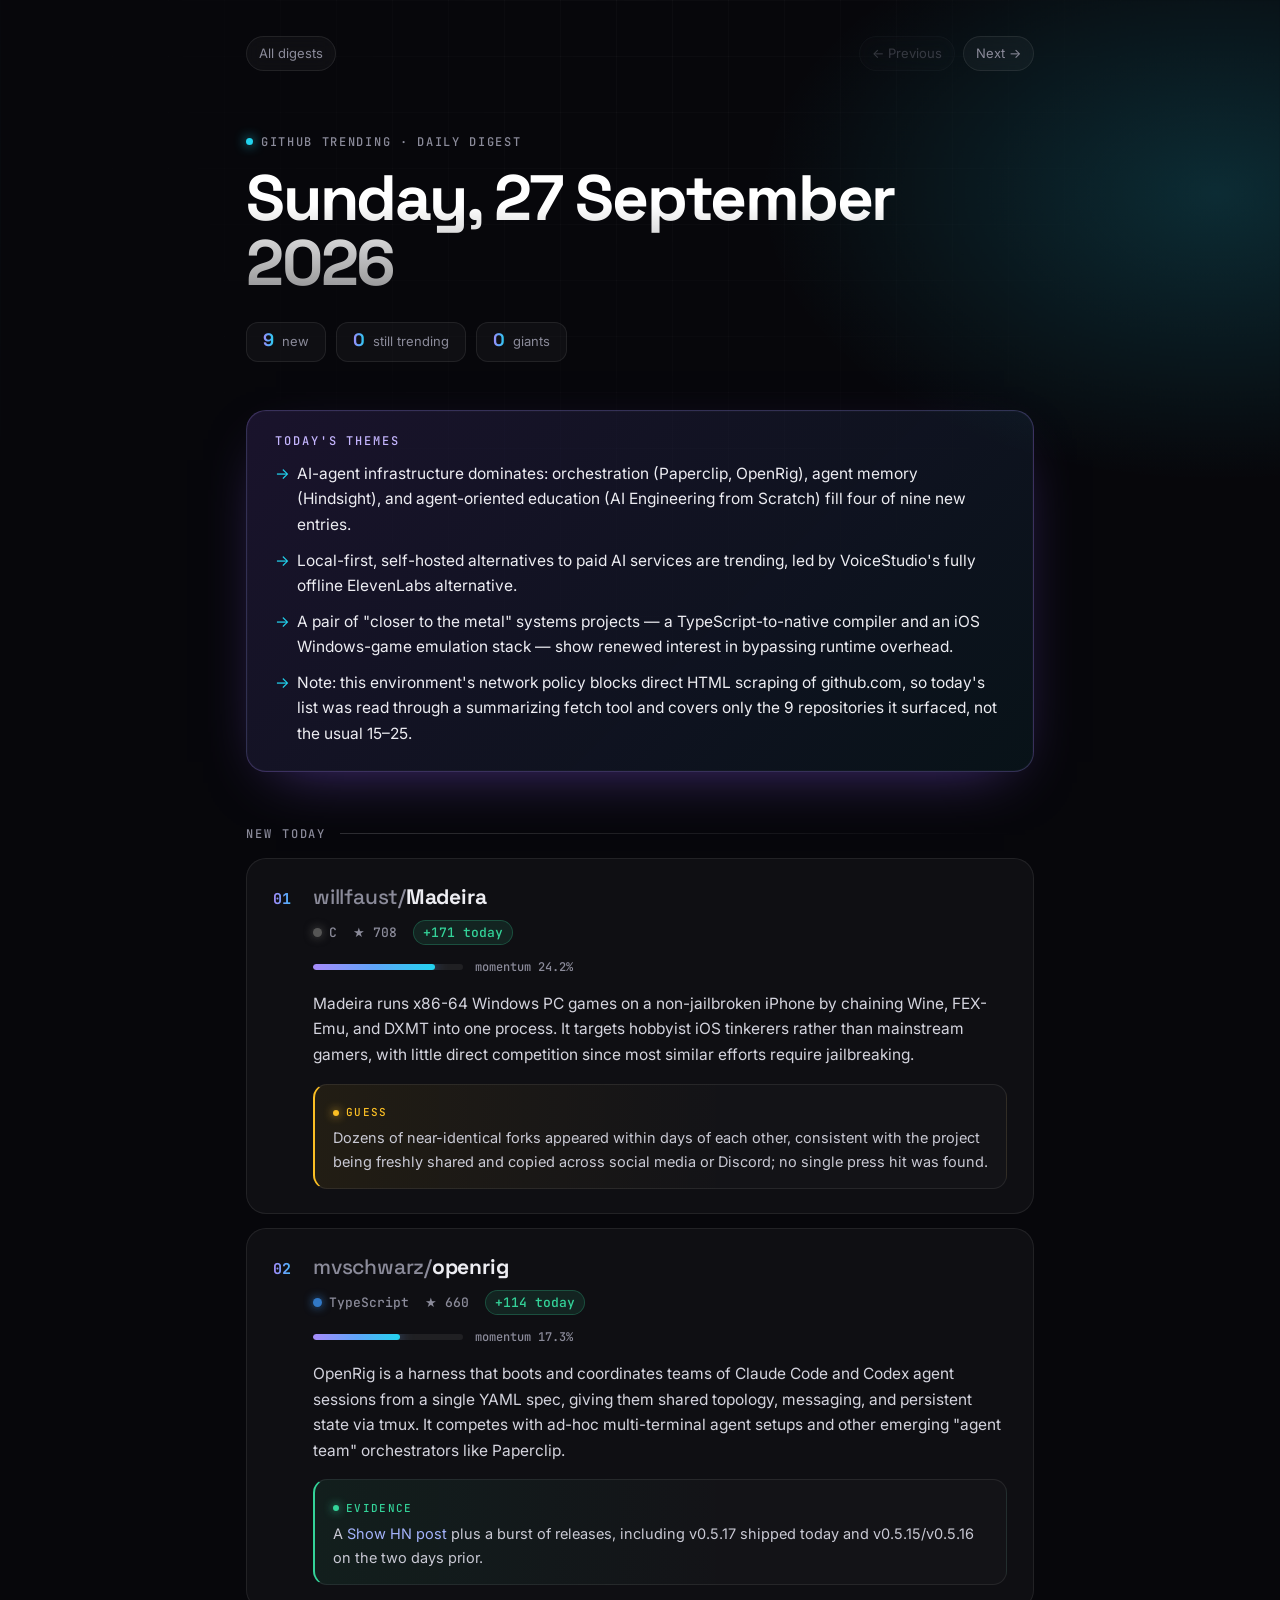
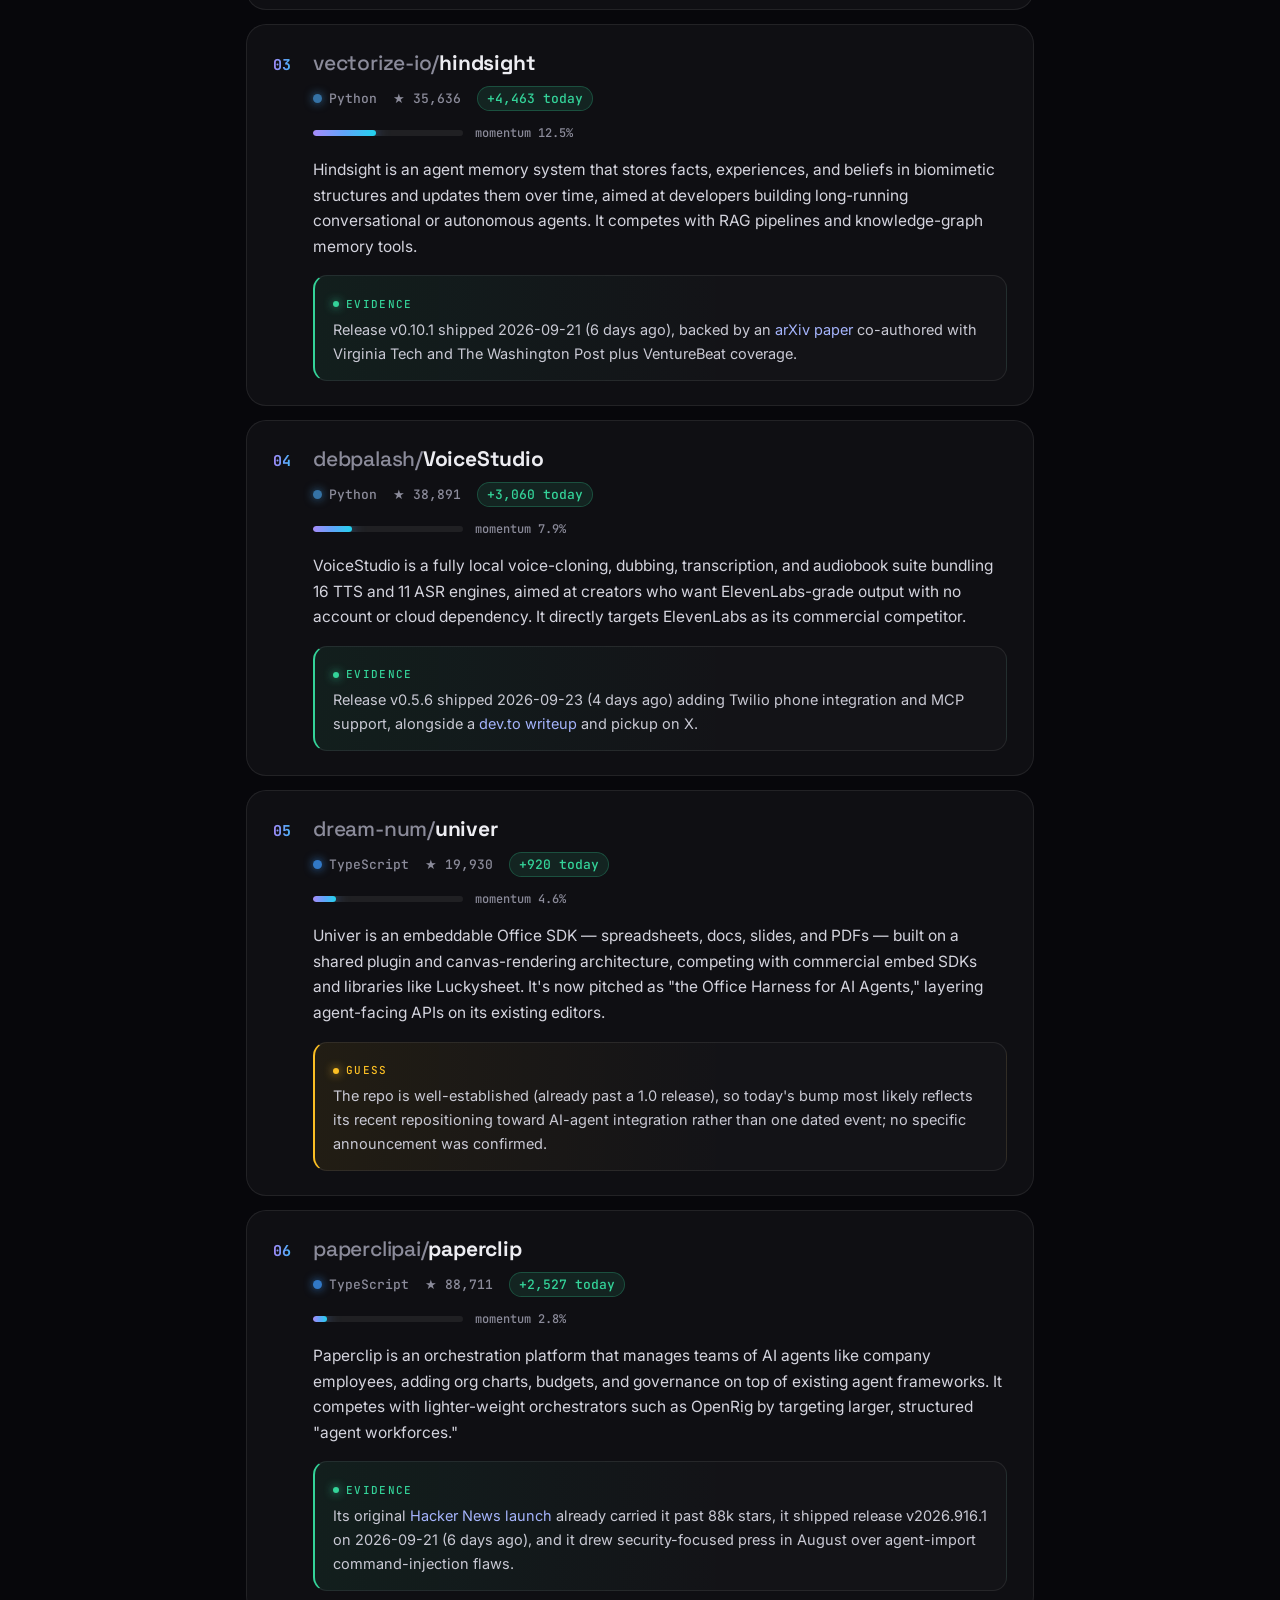
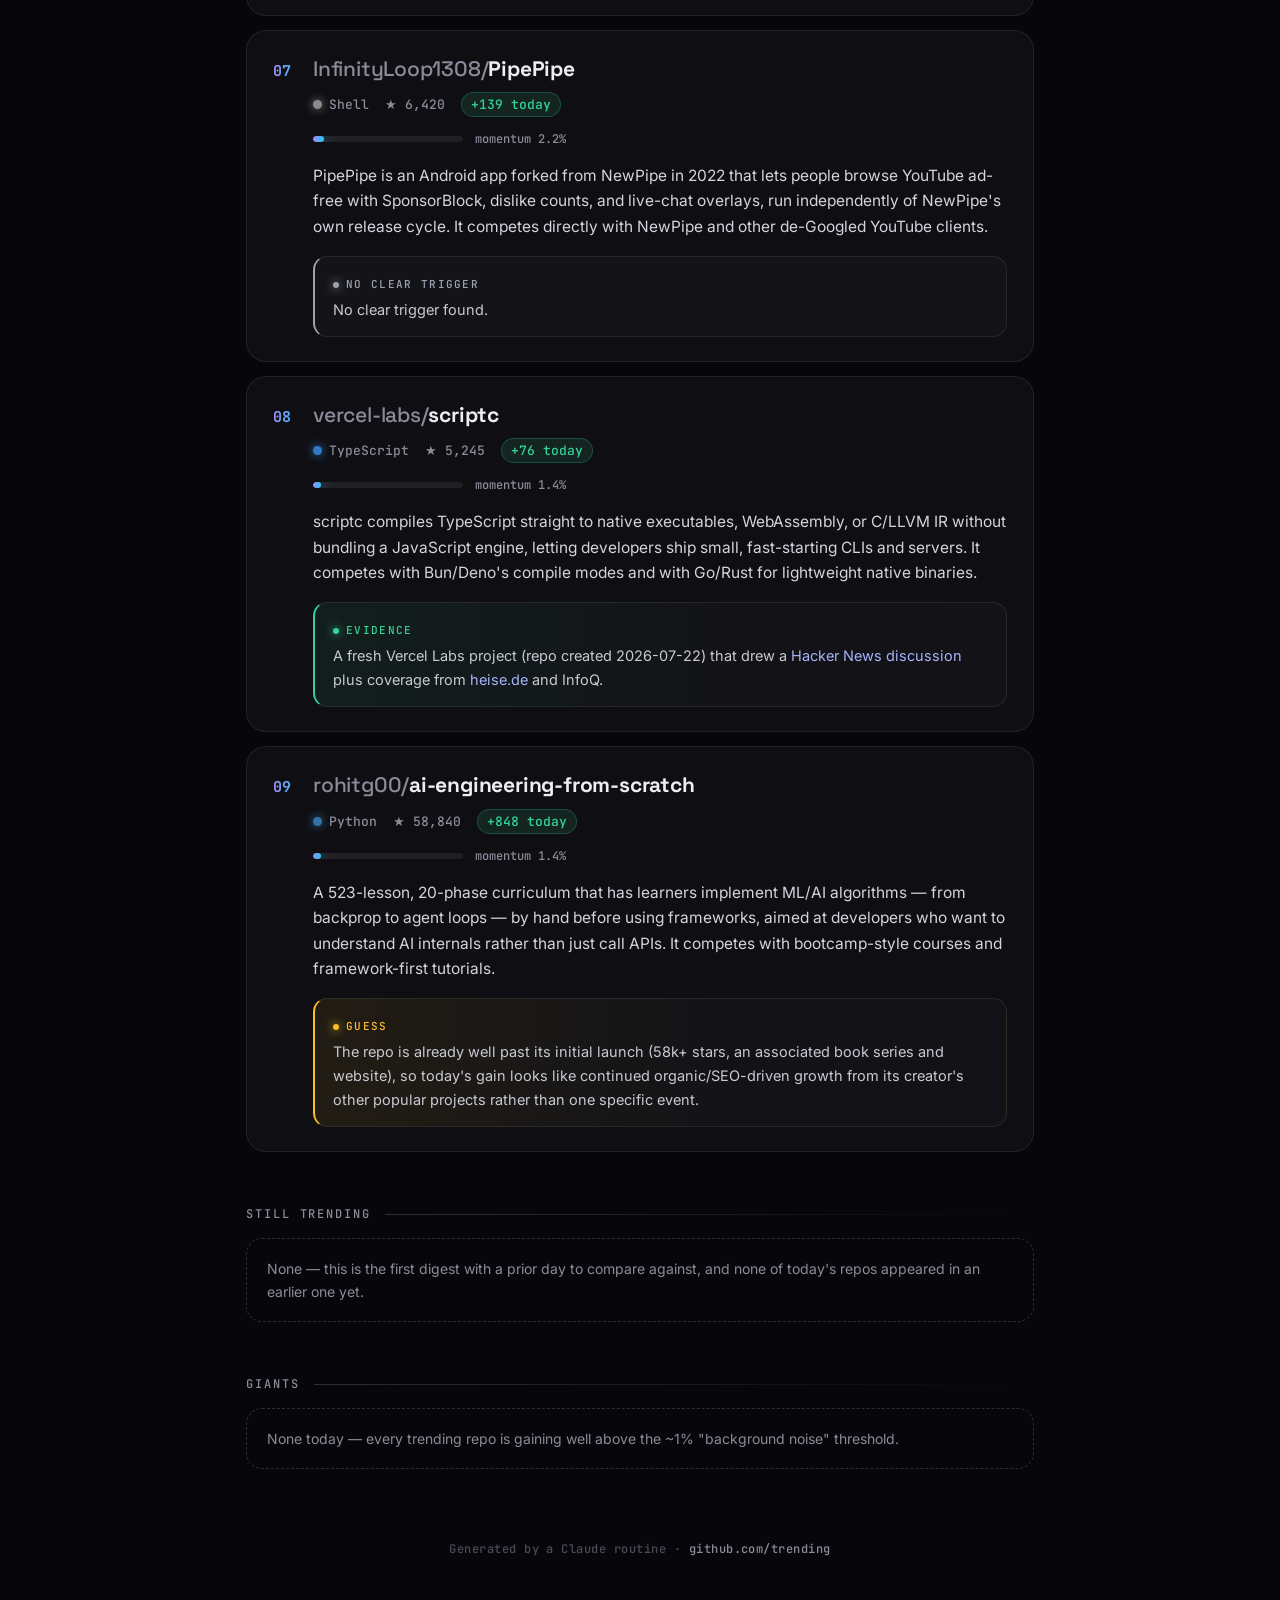
==== commit 728fd50f: "Add 2026-09-28 GitHub Trending digest Two new entries (coursebook, PLFM_RADAR), five repos held over" ====
--- a/docs/2026-09-27.html
+++ b/docs/2026-09-27.html
@@ -10,7 +10,7 @@
 <main class="wrap">
   <nav class="crumbs">
     <a href="index.html">All digests</a>
-    <span class="pager"><span class="off">← Previous</span><span class="off">Next →</span></span>
+    <span class="pager"><span class="off">← Previous</span><a href="2026-09-28.html">Next →</a></span>
   </nav>
   <p class="kicker">GitHub Trending · Daily digest</p>
   <h1>Sunday, 27 September 2026</h1>
